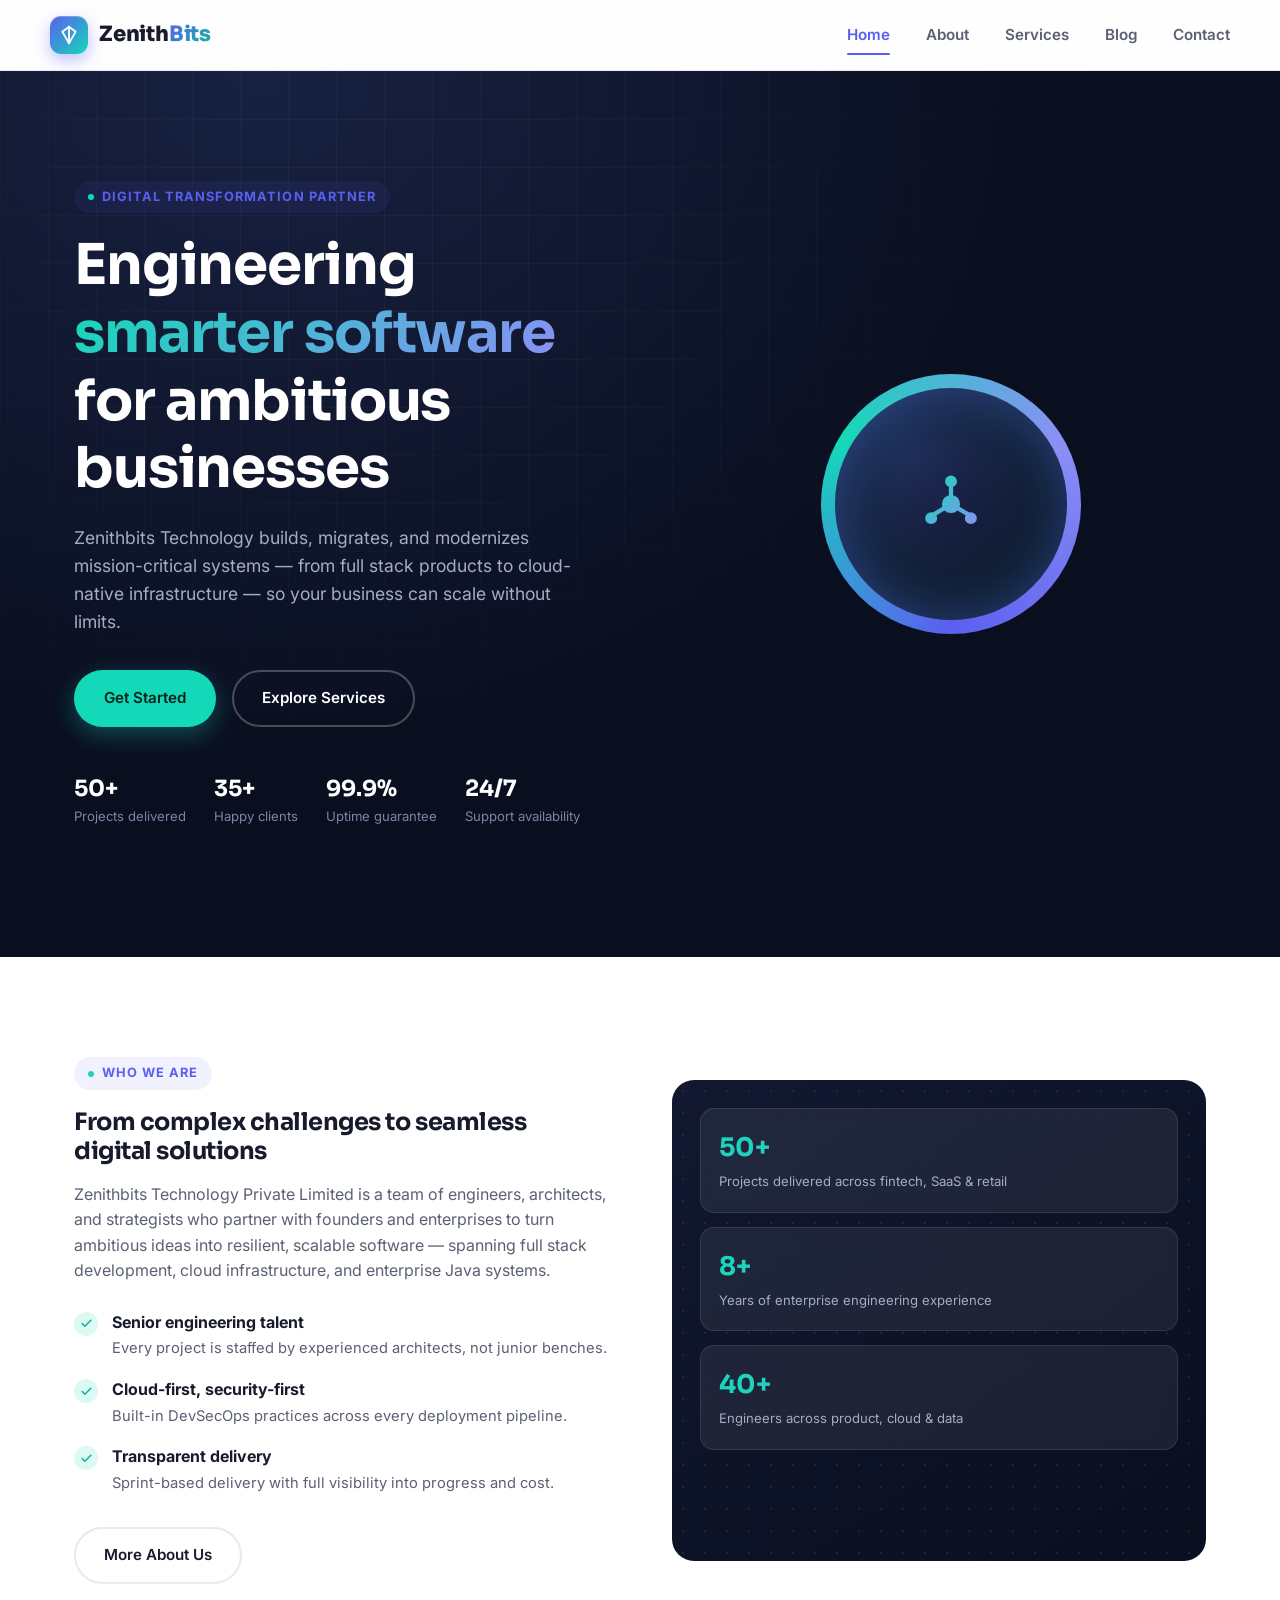
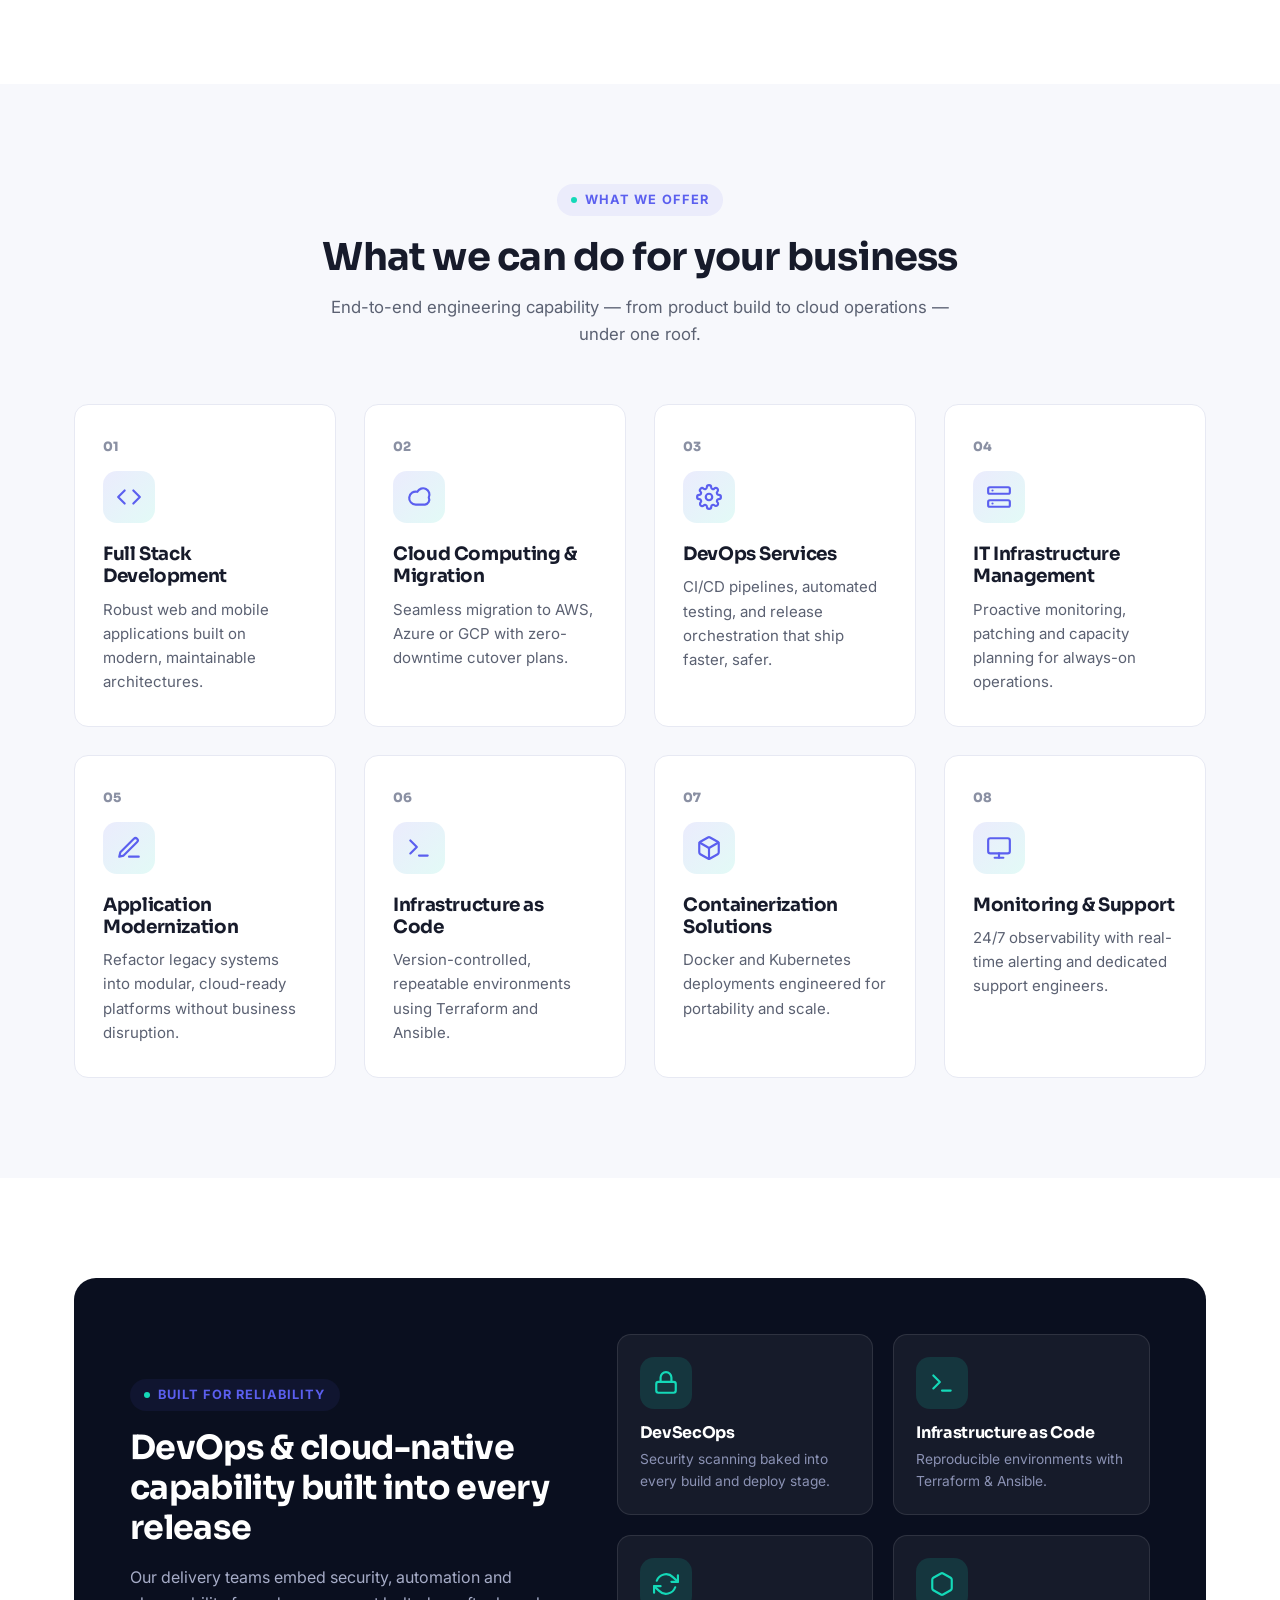
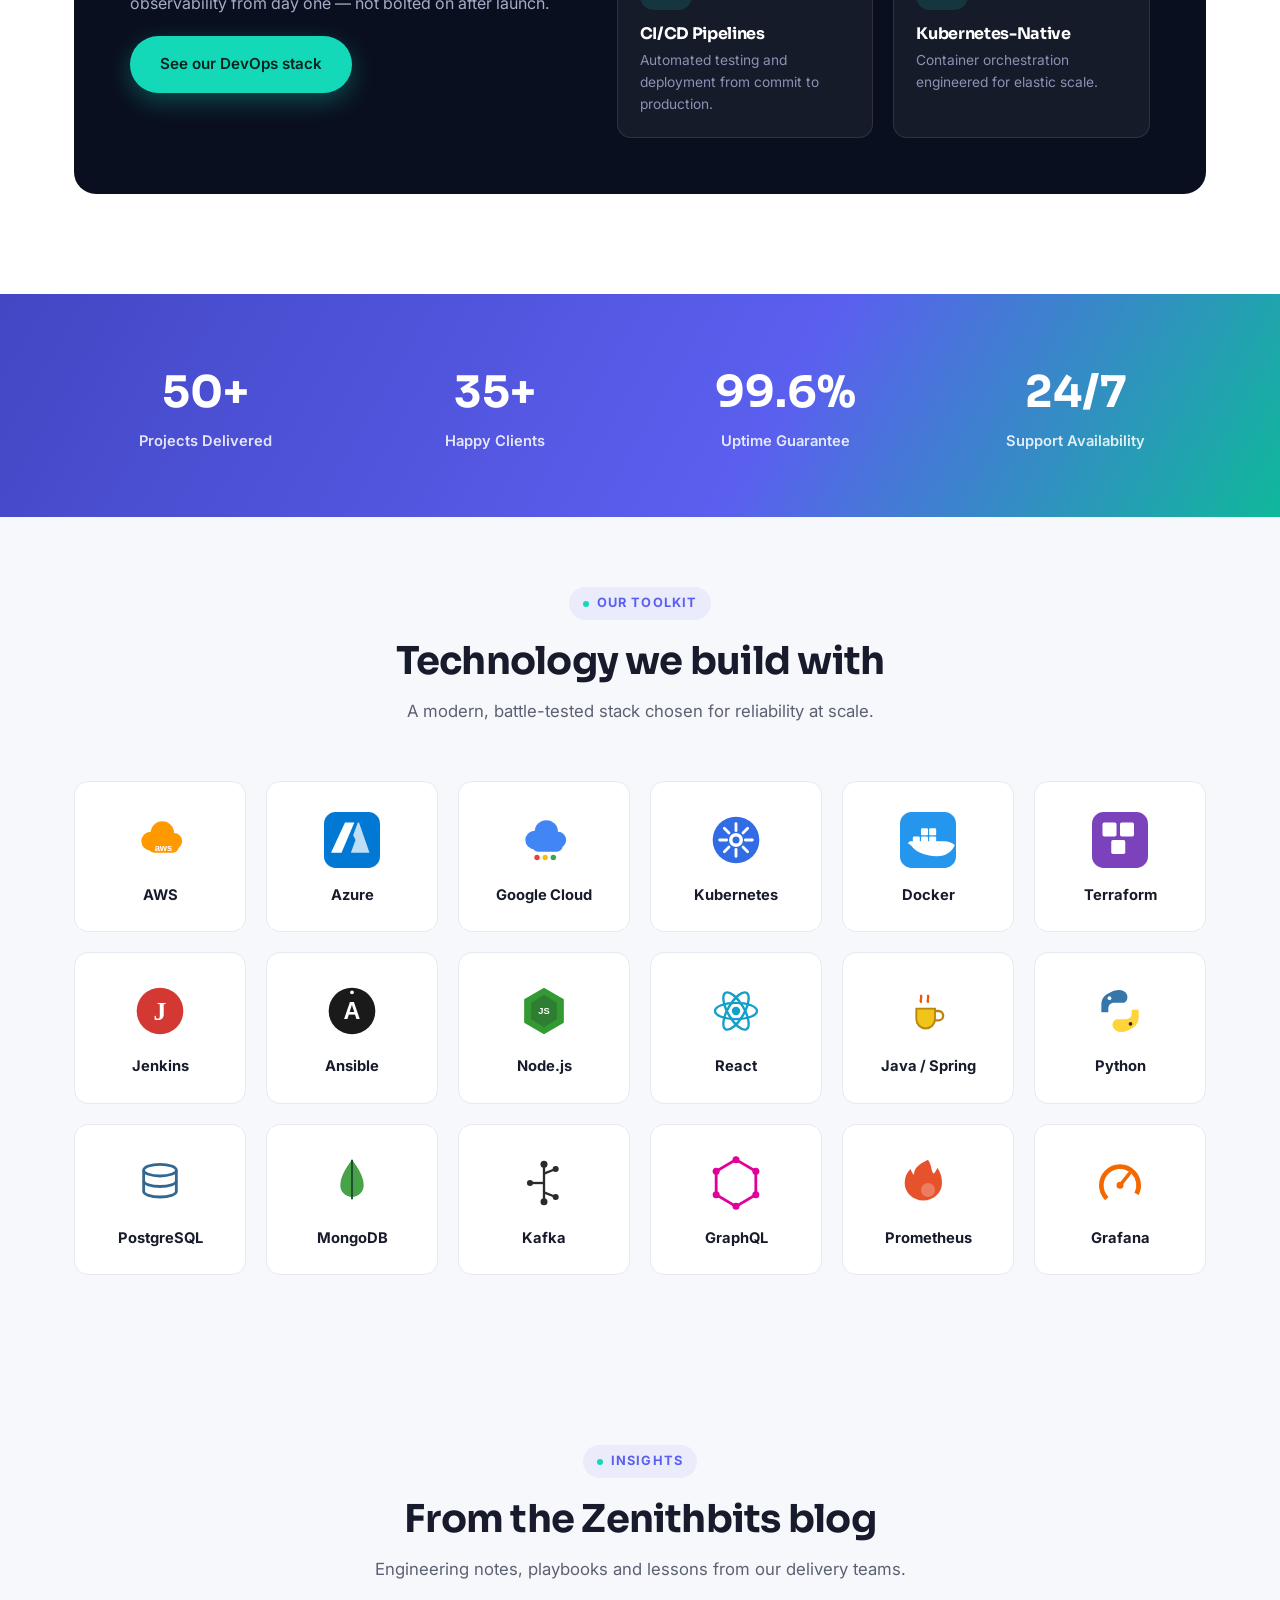
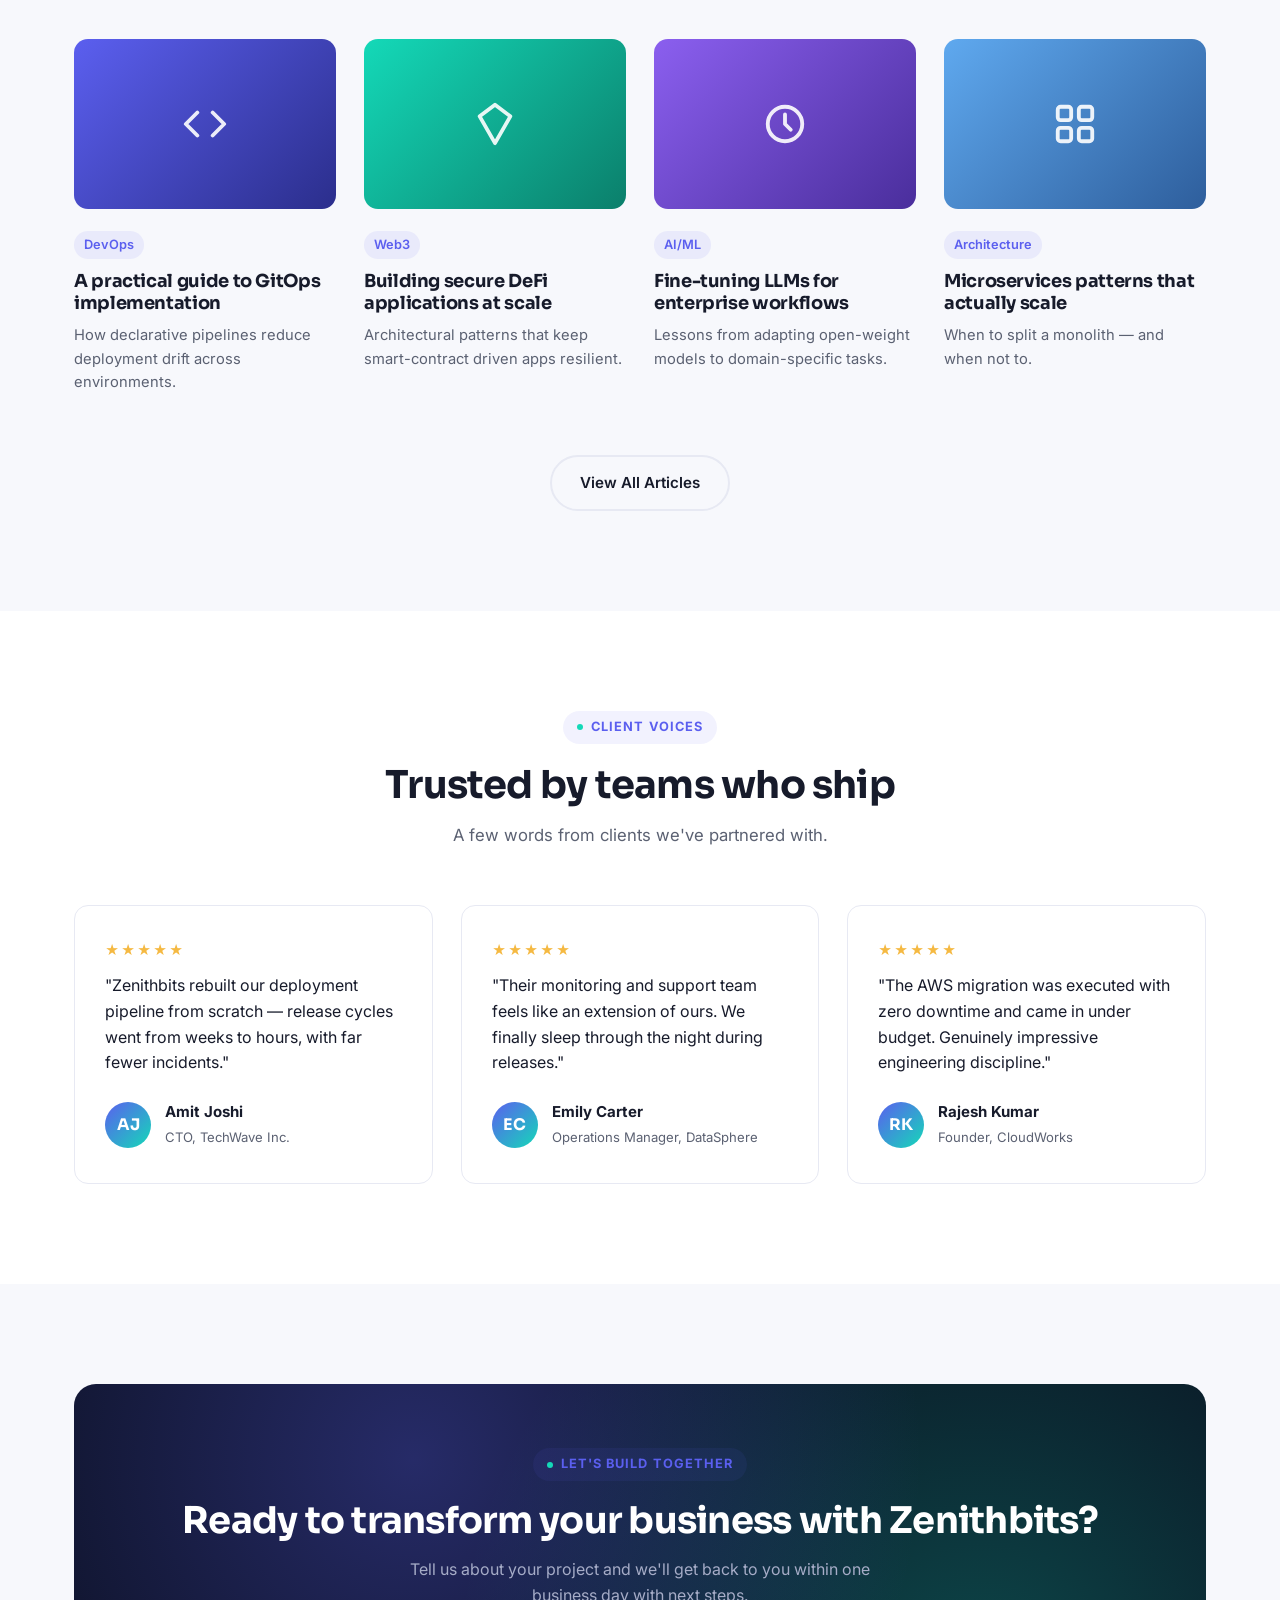
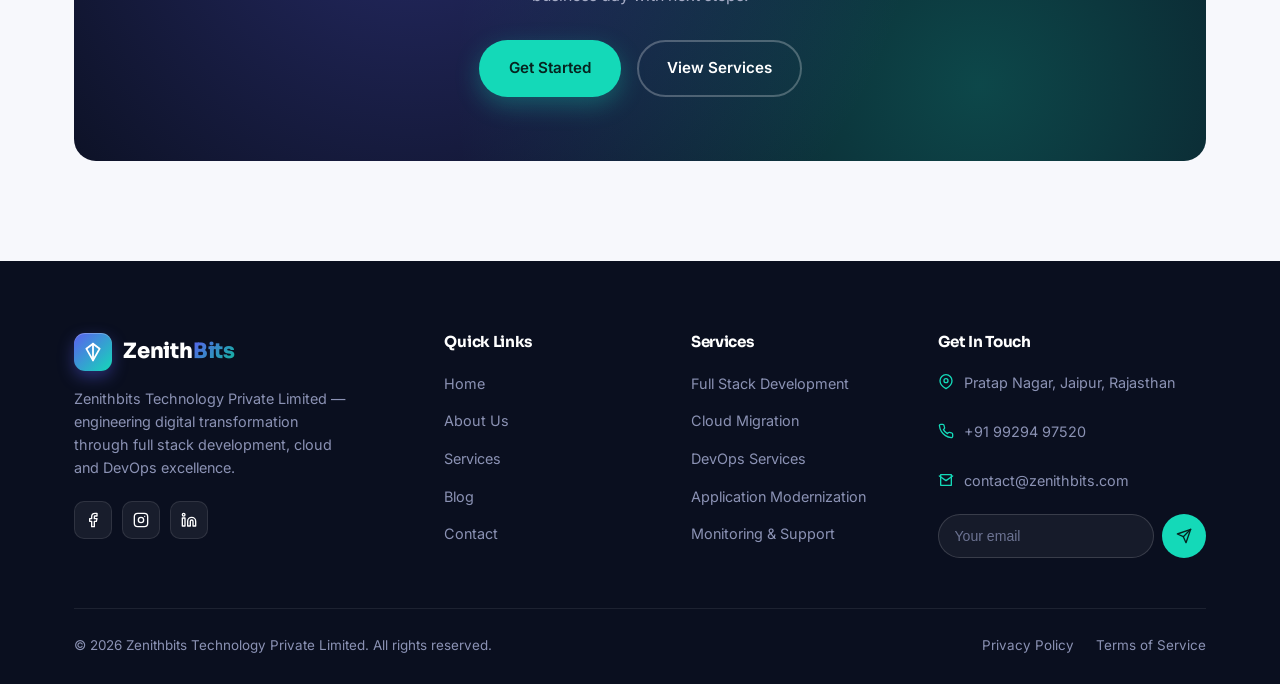
==== index.html @ cf874138 "added" ====
<!DOCTYPE html>
<html lang="en">
<head>
<meta charset="UTF-8">
<meta name="viewport" content="width=device-width, initial-scale=1.0">
<title>Zenithbits Technology | Digital Transformation &amp; IT Solutions</title>
<meta name="description" content="Zenithbits Technology Private Limited delivers full stack development, cloud migration, DevOps, and enterprise IT solutions that help businesses scale with confidence.">
<link rel="preconnect" href="https://fonts.googleapis.com">
<link href="https://fonts.googleapis.com/css2?family=Inter:wght@400;500;600;700&family=Sora:wght@600;700;800&display=swap" rel="stylesheet">
<link rel="stylesheet" href="assets/style.css">
</head>
<body>

<!-- ========== NAVBAR ========== -->
<header class="navbar">
  <div class="container nav-inner">
    <a href="index.html" class="logo">
      <span class="mark">
        <svg viewBox="0 0 24 24" fill="none" stroke="#fff" stroke-width="2.2" stroke-linecap="round" stroke-linejoin="round"><path d="M12 2 L20 8 L12 22 L4 8 Z"/><path d="M12 2 L12 22"/></svg>
      </span>
      <span class="logo-text">Zenith<span class="sub">Bits</span></span>
    </a>
    <nav class="nav-links">
      <a href="index.html" class="active">Home</a>
      <a href="about.html">About</a>
      <a href="services.html">Services</a>
      <a href="blog.html">Blog</a>
      <a href="contact.html">Contact</a>
    </nav>
    <button class="nav-toggle" aria-label="Menu"><span></span><span></span><span></span></button>
  </div>
  <div class="container mobile-menu">
    <a href="index.html" class="active">Home</a>
    <a href="about.html">About</a>
    <a href="services.html">Services</a>
    <a href="blog.html">Blog</a>
    <a href="contact.html">Contact</a>
  </div>
</header>

<!-- ========== HERO ========== -->
<section class="hero">
  <div class="container hero-grid">
    <div class="hero-copy">
      <div class="eyebrow on-dark">Digital Transformation Partner</div>
      <h1>Engineering <span class="grad">smarter software</span> for ambitious businesses</h1>
      <p>Zenithbits Technology builds, migrates, and modernizes mission-critical systems — from full stack products to cloud-native infrastructure — so your business can scale without limits.</p>
      <div class="hero-actions">
        <a href="contact.html" class="btn btn-accent">Get Started</a>
        <a href="services.html" class="btn btn-outline">Explore Services</a>
      </div>
      <div class="hero-trust">
        <div><strong data-count="50" data-suffix="+">0+</strong><span>Projects delivered</span></div>
        <div><strong data-count="35" data-suffix="+">0+</strong><span>Happy clients</span></div>
        <div><strong data-count="99.9" data-suffix="%">0%</strong><span>Uptime guarantee</span></div>
        <div><strong>24/7</strong><span>Support availability</span></div>
      </div>
    </div>
    <div class="hero-art">
      <div class="hero-core">
        <div class="hero-core-icon">
          <svg viewBox="0 0 24 24" fill="none">
            <defs>
              <linearGradient id="heroNodeGrad" x1="2" y1="3" x2="22" y2="21" gradientUnits="userSpaceOnUse">
                <stop offset="0%" stop-color="#14D9B8"/>
                <stop offset="100%" stop-color="#8B8FF5"/>
              </linearGradient>
            </defs>
            <line x1="12" y1="12" x2="12" y2="4.6" stroke="url(#heroNodeGrad)" stroke-width="1.5" stroke-linecap="round"/>
            <line x1="12" y1="12" x2="5.4" y2="16" stroke="url(#heroNodeGrad)" stroke-width="1.5" stroke-linecap="round"/>
            <line x1="12" y1="12" x2="18.6" y2="16" stroke="url(#heroNodeGrad)" stroke-width="1.5" stroke-linecap="round"/>
            <circle cx="12" cy="12" r="3.2" fill="url(#heroNodeGrad)"/>
            <circle cx="12" cy="4" r="2.1" fill="url(#heroNodeGrad)"/>
            <circle cx="5" cy="17" r="2.1" fill="url(#heroNodeGrad)"/>
            <circle cx="19" cy="17" r="2.1" fill="url(#heroNodeGrad)"/>
          </svg>
        </div>
      </div>
    </div>
  </div>
</section>

<!-- ========== ABOUT PREVIEW ========== -->
<section class="section bg-surface">
  <div class="container split">
    <div>
      <div class="eyebrow">Who We Are</div>
      <h2>From complex challenges to seamless digital solutions</h2>
      <p style="color:var(--text-muted); margin-top:16px;">Zenithbits Technology Private Limited is a team of engineers, architects, and strategists who partner with founders and enterprises to turn ambitious ideas into resilient, scalable software — spanning full stack development, cloud infrastructure, and enterprise Java systems.</p>
      <ul class="split-list">
        <li>
          <div class="check"><svg viewBox="0 0 24 24" fill="none" stroke-width="3" stroke-linecap="round" stroke-linejoin="round"><path d="M20 6L9 17l-5-5"/></svg></div>
          <div><strong>Senior engineering talent</strong><p>Every project is staffed by experienced architects, not junior benches.</p></div>
        </li>
        <li>
          <div class="check"><svg viewBox="0 0 24 24" fill="none" stroke-width="3" stroke-linecap="round" stroke-linejoin="round"><path d="M20 6L9 17l-5-5"/></svg></div>
          <div><strong>Cloud-first, security-first</strong><p>Built-in DevSecOps practices across every deployment pipeline.</p></div>
        </li>
        <li>
          <div class="check"><svg viewBox="0 0 24 24" fill="none" stroke-width="3" stroke-linecap="round" stroke-linejoin="round"><path d="M20 6L9 17l-5-5"/></svg></div>
          <div><strong>Transparent delivery</strong><p>Sprint-based delivery with full visibility into progress and cost.</p></div>
        </li>
      </ul>
      <a href="about.html" class="btn btn-outline-dark" style="margin-top:32px;">More About Us</a>
    </div>
    <div class="split-visual">
      <div class="grid-dots"></div>
      <div class="stat-chip"><strong data-count="50" data-suffix="+">0+</strong><span>Projects delivered across fintech, SaaS &amp; retail</span></div>
      <div class="stat-chip"><strong data-count="8" data-suffix="+">0+</strong><span>Years of enterprise engineering experience</span></div>
      <div class="stat-chip"><strong data-count="40" data-suffix="+">0+</strong><span>Engineers across product, cloud &amp; data</span></div>
    </div>
  </div>
</section>

<!-- ========== SERVICES ========== -->
<section class="section bg-soft">
  <div class="container">
    <div class="section-head">
      <div class="eyebrow">What We Offer</div>
      <h2>What we can do for your business</h2>
      <p>End-to-end engineering capability — from product build to cloud operations — under one roof.</p>
    </div>
    <div class="grid grid-4">
      <div class="card">
        <span class="service-num">01</span>
        <div class="icon-tile"><svg viewBox="0 0 24 24" fill="none" stroke-width="2" stroke-linecap="round" stroke-linejoin="round"><polyline points="16 18 22 12 16 6"/><polyline points="8 6 2 12 8 18"/></svg></div>
        <h3>Full Stack Development</h3>
        <p>Robust web and mobile applications built on modern, maintainable architectures.</p>
      </div>
      <div class="card">
        <span class="service-num">02</span>
        <div class="icon-tile"><svg viewBox="0 0 24 24" fill="none" stroke-width="2" stroke-linecap="round" stroke-linejoin="round"><path d="M17.5 19H9a6 6 0 1 1 1.5-11.8A5.5 5.5 0 0 1 21 12.5 4.5 4.5 0 0 1 17.5 19Z"/></svg></div>
        <h3>Cloud Computing &amp; Migration</h3>
        <p>Seamless migration to AWS, Azure or GCP with zero-downtime cutover plans.</p>
      </div>
      <div class="card">
        <span class="service-num">03</span>
        <div class="icon-tile"><svg viewBox="0 0 24 24" fill="none" stroke-width="2" stroke-linecap="round" stroke-linejoin="round"><circle cx="12" cy="12" r="3"/><path d="M19.4 15a1.65 1.65 0 0 0 .33 1.82l.06.06a2 2 0 1 1-2.83 2.83l-.06-.06a1.65 1.65 0 0 0-1.82-.33 1.65 1.65 0 0 0-1 1.51V21a2 2 0 0 1-4 0v-.09A1.65 1.65 0 0 0 9 19.4a1.65 1.65 0 0 0-1.82.33l-.06.06a2 2 0 1 1-2.83-2.83l.06-.06A1.65 1.65 0 0 0 4.6 15a1.65 1.65 0 0 0-1.51-1H3a2 2 0 0 1 0-4h.09A1.65 1.65 0 0 0 4.6 9a1.65 1.65 0 0 0-.33-1.82l-.06-.06a2 2 0 1 1 2.83-2.83l.06.06A1.65 1.65 0 0 0 9 4.6a1.65 1.65 0 0 0 1-1.51V3a2 2 0 0 1 4 0v.09a1.65 1.65 0 0 0 1 1.51 1.65 1.65 0 0 0 1.82-.33l.06-.06a2 2 0 1 1 2.83 2.83l-.06.06A1.65 1.65 0 0 0 19.4 9a1.65 1.65 0 0 0 1.51 1H21a2 2 0 0 1 0 4h-.09a1.65 1.65 0 0 0-1.51 1Z"/></svg></div>
        <h3>DevOps Services</h3>
        <p>CI/CD pipelines, automated testing, and release orchestration that ship faster, safer.</p>
      </div>
      <div class="card">
        <span class="service-num">04</span>
        <div class="icon-tile"><svg viewBox="0 0 24 24" fill="none" stroke-width="2" stroke-linecap="round" stroke-linejoin="round"><rect x="2" y="3" width="20" height="6" rx="1.5"/><rect x="2" y="15" width="20" height="6" rx="1.5"/><line x1="6" y1="6" x2="6.01" y2="6"/><line x1="6" y1="18" x2="6.01" y2="18"/></svg></div>
        <h3>IT Infrastructure Management</h3>
        <p>Proactive monitoring, patching and capacity planning for always-on operations.</p>
      </div>
      <div class="card">
        <span class="service-num">05</span>
        <div class="icon-tile"><svg viewBox="0 0 24 24" fill="none" stroke-width="2" stroke-linecap="round" stroke-linejoin="round"><path d="M12 20h9"/><path d="M16.5 3.5a2.12 2.12 0 0 1 3 3L7 19l-4 1 1-4Z"/></svg></div>
        <h3>Application Modernization</h3>
        <p>Refactor legacy systems into modular, cloud-ready platforms without business disruption.</p>
      </div>
      <div class="card">
        <span class="service-num">06</span>
        <div class="icon-tile"><svg viewBox="0 0 24 24" fill="none" stroke-width="2" stroke-linecap="round" stroke-linejoin="round"><polyline points="4 17 10 11 4 5"/><line x1="12" y1="19" x2="20" y2="19"/></svg></div>
        <h3>Infrastructure as Code</h3>
        <p>Version-controlled, repeatable environments using Terraform and Ansible.</p>
      </div>
      <div class="card">
        <span class="service-num">07</span>
        <div class="icon-tile"><svg viewBox="0 0 24 24" fill="none" stroke-width="2" stroke-linecap="round" stroke-linejoin="round"><path d="M21 16V8a2 2 0 0 0-1-1.73l-7-4a2 2 0 0 0-2 0l-7 4A2 2 0 0 0 3 8v8a2 2 0 0 0 1 1.73l7 4a2 2 0 0 0 2 0l7-4A2 2 0 0 0 21 16Z"/><polyline points="3.27 6.96 12 12.01 20.73 6.96"/><line x1="12" y1="22.08" x2="12" y2="12"/></svg></div>
        <h3>Containerization Solutions</h3>
        <p>Docker and Kubernetes deployments engineered for portability and scale.</p>
      </div>
      <div class="card">
        <span class="service-num">08</span>
        <div class="icon-tile"><svg viewBox="0 0 24 24" fill="none" stroke-width="2" stroke-linecap="round" stroke-linejoin="round"><rect x="2" y="3" width="20" height="14" rx="2"/><line x1="8" y1="21" x2="16" y2="21"/><line x1="12" y1="17" x2="12" y2="21"/></svg></div>
        <h3>Monitoring &amp; Support</h3>
        <p>24/7 observability with real-time alerting and dedicated support engineers.</p>
      </div>
    </div>
  </div>
</section>

<!-- ========== FEATURE STRIP (DevOps highlight) ========== -->
<section class="section bg-surface">
  <div class="container">
    <div class="feature-strip">
      <div>
        <div class="eyebrow on-dark">Built For Reliability</div>
        <h2>DevOps &amp; cloud-native capability built into every release</h2>
        <p>Our delivery teams embed security, automation and observability from day one — not bolted on after launch.</p>
        <a href="services.html" class="btn btn-accent" style="margin-top:10px;">See our DevOps stack</a>
      </div>
      <div class="feature-grid">
        <div class="feature-item">
          <div class="icon-tile"><svg viewBox="0 0 24 24" fill="none" stroke-width="2" stroke-linecap="round" stroke-linejoin="round"><rect x="3" y="11" width="18" height="10" rx="2"/><path d="M7 11V7a5 5 0 0 1 10 0v4"/></svg></div>
          <h4>DevSecOps</h4>
          <p>Security scanning baked into every build and deploy stage.</p>
        </div>
        <div class="feature-item">
          <div class="icon-tile"><svg viewBox="0 0 24 24" fill="none" stroke-width="2" stroke-linecap="round" stroke-linejoin="round"><polyline points="4 17 10 11 4 5"/><line x1="12" y1="19" x2="20" y2="19"/></svg></div>
          <h4>Infrastructure as Code</h4>
          <p>Reproducible environments with Terraform &amp; Ansible.</p>
        </div>
        <div class="feature-item">
          <div class="icon-tile"><svg viewBox="0 0 24 24" fill="none" stroke-width="2" stroke-linecap="round" stroke-linejoin="round"><path d="M23 4v6h-6"/><path d="M1 20v-6h6"/><path d="M3.51 9a9 9 0 0 1 14.85-3.36L23 10M1 14l4.64 4.36A9 9 0 0 0 20.49 15"/></svg></div>
          <h4>CI/CD Pipelines</h4>
          <p>Automated testing and deployment from commit to production.</p>
        </div>
        <div class="feature-item">
          <div class="icon-tile"><svg viewBox="0 0 24 24" fill="none" stroke-width="2" stroke-linecap="round" stroke-linejoin="round"><path d="M21 16V8a2 2 0 0 0-1-1.73l-7-4a2 2 0 0 0-2 0l-7 4A2 2 0 0 0 3 8v8a2 2 0 0 0 1 1.73l7 4a2 2 0 0 0 2 0l7-4A2 2 0 0 0 21 16Z"/></svg></div>
          <h4>Kubernetes-Native</h4>
          <p>Container orchestration engineered for elastic scale.</p>
        </div>
      </div>
    </div>
  </div>
</section>

<!-- ========== STATS BAND ========== -->
<section class="stats-band">
  <div class="container grid grid-4">
    <div class="stat-item"><strong data-count="50" data-suffix="+">0+</strong><span>Projects Delivered</span></div>
    <div class="stat-item"><strong data-count="35" data-suffix="+">0+</strong><span>Happy Clients</span></div>
    <div class="stat-item"><strong data-count="99.9" data-suffix="%">0%</strong><span>Uptime Guarantee</span></div>
    <div class="stat-item"><strong>24/7</strong><span>Support Availability</span></div>
  </div>
</section>

<!-- ========== TECH STACK ========== -->
<section class="tech-strip bg-soft">
  <div class="container">
    <div class="section-head">
      <div class="eyebrow">Our Toolkit</div>
      <h2>Technology we build with</h2>
      <p>A modern, battle-tested stack chosen for reliability at scale.</p>
    </div>
    <div class="tech-grid">
      <div class="tech-card">
        <div class="tech-icon-wrap"><svg viewBox="0 0 48 48"><g fill="#FF9900"><circle cx="16" cy="25" r="8"/><circle cx="26" cy="18" r="10"/><circle cx="36" cy="25" r="7"/><rect x="14" y="25" width="26" height="10" rx="5"/></g><text x="27" y="33" font-family="Arial, sans-serif" font-size="8" font-weight="800" fill="#fff" text-anchor="middle">aws</text></svg></div>
        <span>AWS</span>
      </div>
      <div class="tech-card">
        <div class="tech-icon-wrap"><svg viewBox="0 0 48 48"><rect width="48" height="48" rx="10" fill="#0078D4"/><path d="M18 9h8l-11 26H6l12-26Z" fill="#fff"/><path d="M25 9h5l9 26H23l4-11-2-4 4-11Z" fill="#fff" fill-opacity="0.75"/></svg></div>
        <span>Azure</span>
      </div>
      <div class="tech-card">
        <div class="tech-icon-wrap"><svg viewBox="0 0 48 48"><g fill="#4285F4"><circle cx="16" cy="24" r="8"/><circle cx="26" cy="17" r="10"/><circle cx="36" cy="24" r="7"/><rect x="14" y="24" width="26" height="10" rx="5"/></g><circle cx="18" cy="39" r="2.3" fill="#EA4335"/><circle cx="25" cy="39" r="2.3" fill="#FBBC05"/><circle cx="32" cy="39" r="2.3" fill="#34A853"/></svg></div>
        <span>Google Cloud</span>
      </div>
      <div class="tech-card">
        <div class="tech-icon-wrap"><svg viewBox="0 0 48 48"><circle cx="24" cy="24" r="20" fill="#326CE5"/><g stroke="#fff" stroke-width="2.4" stroke-linecap="round"><line x1="24" y1="10" x2="24" y2="16"/><line x1="24" y1="32" x2="24" y2="38"/><line x1="10" y1="24" x2="16" y2="24"/><line x1="32" y1="24" x2="38" y2="24"/><line x1="14" y1="14" x2="18" y2="18"/><line x1="30" y1="30" x2="34" y2="34"/><line x1="34" y1="14" x2="30" y2="18"/><line x1="18" y1="30" x2="14" y2="34"/></g><circle cx="24" cy="24" r="6" fill="#fff"/><circle cx="24" cy="24" r="3" fill="#326CE5"/></svg></div>
        <span>Kubernetes</span>
      </div>
      <div class="tech-card">
        <div class="tech-icon-wrap"><svg viewBox="0 0 48 48"><rect width="48" height="48" rx="10" fill="#2496ED"/><g fill="#fff"><rect x="11" y="21" width="6" height="6" rx="1"/><rect x="18" y="21" width="6" height="6" rx="1"/><rect x="25" y="21" width="6" height="6" rx="1"/><rect x="18" y="14" width="6" height="6" rx="1"/><rect x="25" y="14" width="6" height="6" rx="1"/><path d="M7 27c0-1.1.9-2 2-2h29c3.3 0 6.6 1.1 9 3.3-2.2 5.5-7.7 9.7-15.3 9.7-11 0-18.7-4.4-22-9-1-1.4-2-1.4-2.7-2Z"/></g></svg></div>
        <span>Docker</span>
      </div>
      <div class="tech-card">
        <div class="tech-icon-wrap"><svg viewBox="0 0 48 48"><rect width="48" height="48" rx="10" fill="#7B42BC"/><g fill="#fff"><rect x="9" y="9" width="12" height="12" rx="1.5"/><rect x="24" y="9" width="12" height="12" rx="1.5"/><rect x="16.5" y="24" width="12" height="12" rx="1.5"/></g></svg></div>
        <span>Terraform</span>
      </div>
      <div class="tech-card">
        <div class="tech-icon-wrap"><svg viewBox="0 0 48 48"><circle cx="24" cy="24" r="20" fill="#D33833"/><text x="24" y="32" font-family="Georgia, serif" font-size="22" font-weight="700" fill="#fff" text-anchor="middle">J</text></svg></div>
        <span>Jenkins</span>
      </div>
      <div class="tech-card">
        <div class="tech-icon-wrap"><svg viewBox="0 0 48 48"><circle cx="24" cy="24" r="20" fill="#1A1A1A"/><text x="24" y="31" font-family="Arial, sans-serif" font-size="20" font-weight="800" fill="#fff" text-anchor="middle">A</text><circle cx="24" cy="8" r="1.6" fill="#fff"/></svg></div>
        <span>Ansible</span>
      </div>
      <div class="tech-card">
        <div class="tech-icon-wrap"><svg viewBox="0 0 48 48"><polygon points="24,4 41,14 41,34 24,44 7,34 7,14" fill="#339933"/><polygon points="24,10 35,17 35,31 24,38 13,31 13,17" fill="#2E7D32"/><text x="24" y="27" font-family="Arial, sans-serif" font-size="8" font-weight="800" fill="#fff" text-anchor="middle">JS</text></svg></div>
        <span>Node.js</span>
      </div>
      <div class="tech-card">
        <div class="tech-icon-wrap"><svg viewBox="0 0 48 48"><g fill="none" stroke="#149ECA" stroke-width="2"><ellipse cx="24" cy="24" rx="18" ry="7"/><ellipse cx="24" cy="24" rx="18" ry="7" transform="rotate(60 24 24)"/><ellipse cx="24" cy="24" rx="18" ry="7" transform="rotate(120 24 24)"/></g><circle cx="24" cy="24" r="3.6" fill="#149ECA"/></svg></div>
        <span>React</span>
      </div>
      <div class="tech-card">
        <div class="tech-icon-wrap"><svg viewBox="0 0 48 48"><path d="M14 22h16v9a8 8 0 0 1-16 0v-9Z" fill="#F0C419" stroke="#B9860A" stroke-width="1.6"/><path d="M30 24h3a4 4 0 0 1 0 8h-3" fill="none" stroke="#B9860A" stroke-width="2"/><g stroke="#E8590C" stroke-width="2" stroke-linecap="round" fill="none"><path d="M18 16c-1-2 1-3 0-5"/><path d="M24 16c-1-2 1-3 0-5"/></g></svg></div>
        <span>Java / Spring</span>
      </div>
      <div class="tech-card">
        <div class="tech-icon-wrap"><svg viewBox="0 0 48 48"><path d="M16 8c5-3 12-3 14 2 1 3 0 6-3 7h-8c-3 0-5 2-5 5v3H8v-6c0-6 3-9 8-11Z" fill="#3776AB"/><path d="M32 40c-5 3-12 3-14-2-1-3 0-6 3-7h8c3 0 5-2 5-5v-3h6v6c0 6-3 9-8 11Z" fill="#FFD43B"/><circle cx="15" cy="13" r="1.6" fill="#fff"/><circle cx="33" cy="35" r="1.6" fill="#2b2b2b"/></svg></div>
        <span>Python</span>
      </div>
      <div class="tech-card">
        <div class="tech-icon-wrap"><svg viewBox="0 0 48 48"><g fill="none" stroke="#336791" stroke-width="2.4"><ellipse cx="24" cy="13" rx="14" ry="5"/><path d="M10 13v18c0 2.8 6.3 5 14 5s14-2.2 14-5V13"/><path d="M10 22c0 2.8 6.3 5 14 5s14-2.2 14-5"/></g></svg></div>
        <span>PostgreSQL</span>
      </div>
      <div class="tech-card">
        <div class="tech-icon-wrap"><svg viewBox="0 0 48 48"><path d="M24 4c6 8 10 15 10 22a10 10 0 0 1-20 0c0-7 4-14 10-22Z" fill="#47A248"/><path d="M24 4v34" stroke="#1B4B2E" stroke-width="1.6"/></svg></div>
        <span>MongoDB</span>
      </div>
      <div class="tech-card">
        <div class="tech-icon-wrap"><svg viewBox="0 0 48 48"><g stroke="#2B2B2B" stroke-width="2"><line x1="24" y1="8" x2="24" y2="40"/><line x1="24" y1="16" x2="34" y2="12"/><line x1="24" y1="24" x2="12" y2="24"/><line x1="24" y1="32" x2="34" y2="36"/></g><g fill="#2B2B2B"><circle cx="24" cy="8" r="3"/><circle cx="24" cy="40" r="3"/><circle cx="34" cy="12" r="2.6"/><circle cx="12" cy="24" r="2.6"/><circle cx="34" cy="36" r="2.6"/></g></svg></div>
        <span>Kafka</span>
      </div>
      <div class="tech-card">
        <div class="tech-icon-wrap"><svg viewBox="0 0 48 48"><polygon points="24,4 41,14 41,34 24,44 7,34 7,14" fill="none" stroke="#E10098" stroke-width="2.4"/><g fill="#E10098"><circle cx="24" cy="4" r="3"/><circle cx="41" cy="14" r="3"/><circle cx="41" cy="34" r="3"/><circle cx="24" cy="44" r="3"/><circle cx="7" cy="34" r="3"/><circle cx="7" cy="14" r="3"/></g></svg></div>
        <span>GraphQL</span>
      </div>
      <div class="tech-card">
        <div class="tech-icon-wrap"><svg viewBox="0 0 48 48"><path d="M24 4c4 6 2 9 5 12 2-2 3-5 3-5 3 4 4 9 4 13 0 8-7 15-16 15S4 32 4 24c0-5 2-9 5-12 0 0 1 3 3 5 0-6 4-9 12-13Z" fill="#E6522C"/><circle cx="24" cy="30" r="6" fill="#fff" opacity="0.25"/></svg></div>
        <span>Prometheus</span>
      </div>
      <div class="tech-card">
        <div class="tech-icon-wrap"><svg viewBox="0 0 48 48"><circle cx="24" cy="26" r="16" fill="none" stroke="#F46800" stroke-width="4" stroke-dasharray="70 100" transform="rotate(135 24 26)"/><line x1="24" y1="26" x2="32" y2="16" stroke="#F46800" stroke-width="3" stroke-linecap="round"/><circle cx="24" cy="26" r="3" fill="#F46800"/></svg></div>
        <span>Grafana</span>
      </div>
    </div>
  </div>
</section>

<!-- ========== BLOG PREVIEW ========== -->
<section class="section bg-soft">
  <div class="container">
    <div class="section-head">
      <div class="eyebrow">Insights</div>
      <h2>From the Zenithbits blog</h2>
      <p>Engineering notes, playbooks and lessons from our delivery teams.</p>
    </div>
    <div class="grid grid-4">
      <article class="blog-card">
        <div class="blog-thumb t1"><svg viewBox="0 0 24 24" fill="none" stroke-width="2" stroke-linecap="round" stroke-linejoin="round"><polyline points="16 18 22 12 16 6"/><polyline points="8 6 2 12 8 18"/></svg></div>
        <div class="blog-meta"><span class="tag">DevOps</span></div>
        <h3>A practical guide to GitOps implementation</h3>
        <p>How declarative pipelines reduce deployment drift across environments.</p>
      </article>
      <article class="blog-card">
        <div class="blog-thumb t2"><svg viewBox="0 0 24 24" fill="none" stroke-width="2" stroke-linecap="round" stroke-linejoin="round"><path d="M12 2 L20 8 L12 22 L4 8 Z"/></svg></div>
        <div class="blog-meta"><span class="tag">Web3</span></div>
        <h3>Building secure DeFi applications at scale</h3>
        <p>Architectural patterns that keep smart-contract driven apps resilient.</p>
      </article>
      <article class="blog-card">
        <div class="blog-thumb t3"><svg viewBox="0 0 24 24" fill="none" stroke-width="2" stroke-linecap="round" stroke-linejoin="round"><circle cx="12" cy="12" r="9"/><path d="M12 7v5l3 3"/></svg></div>
        <div class="blog-meta"><span class="tag">AI/ML</span></div>
        <h3>Fine-tuning LLMs for enterprise workflows</h3>
        <p>Lessons from adapting open-weight models to domain-specific tasks.</p>
      </article>
      <article class="blog-card">
        <div class="blog-thumb t4"><svg viewBox="0 0 24 24" fill="none" stroke-width="2" stroke-linecap="round" stroke-linejoin="round"><rect x="3" y="3" width="7" height="7" rx="1.5"/><rect x="14" y="3" width="7" height="7" rx="1.5"/><rect x="3" y="14" width="7" height="7" rx="1.5"/><rect x="14" y="14" width="7" height="7" rx="1.5"/></svg></div>
        <div class="blog-meta"><span class="tag">Architecture</span></div>
        <h3>Microservices patterns that actually scale</h3>
        <p>When to split a monolith — and when not to.</p>
      </article>
    </div>
    <div class="text-center" style="margin-top:44px;"><a href="blog.html" class="btn btn-outline-dark">View All Articles</a></div>
  </div>
</section>

<!-- ========== TESTIMONIALS ========== -->
<section class="section bg-surface">
  <div class="container">
    <div class="section-head">
      <div class="eyebrow">Client Voices</div>
      <h2>Trusted by teams who ship</h2>
      <p>A few words from clients we've partnered with.</p>
    </div>
    <div class="grid grid-3">
      <div class="testi-card">
        <div class="stars">★★★★★</div>
        <p class="quote">"Zenithbits rebuilt our deployment pipeline from scratch — release cycles went from weeks to hours, with far fewer incidents."</p>
        <div class="testi-person">
          <div class="testi-avatar">AJ</div>
          <div><strong>Amit Joshi</strong><span>CTO, TechWave Inc.</span></div>
        </div>
      </div>
      <div class="testi-card">
        <div class="stars">★★★★★</div>
        <p class="quote">"Their monitoring and support team feels like an extension of ours. We finally sleep through the night during releases."</p>
        <div class="testi-person">
          <div class="testi-avatar">EC</div>
          <div><strong>Emily Carter</strong><span>Operations Manager, DataSphere</span></div>
        </div>
      </div>
      <div class="testi-card">
        <div class="stars">★★★★★</div>
        <p class="quote">"The AWS migration was executed with zero downtime and came in under budget. Genuinely impressive engineering discipline."</p>
        <div class="testi-person">
          <div class="testi-avatar">RK</div>
          <div><strong>Rajesh Kumar</strong><span>Founder, CloudWorks</span></div>
        </div>
      </div>
    </div>
  </div>
</section>

<!-- ========== CTA BANNER ========== -->
<section class="section bg-soft">
  <div class="container">
    <div class="cta-banner">
      <div class="eyebrow on-dark">Let's Build Together</div>
      <h2>Ready to transform your business with Zenithbits?</h2>
      <p>Tell us about your project and we'll get back to you within one business day with next steps.</p>
      <div class="cta-actions">
        <a href="contact.html" class="btn btn-accent">Get Started</a>
        <a href="services.html" class="btn btn-outline">View Services</a>
      </div>
    </div>
  </div>
</section>

<!-- ========== FOOTER ========== -->
<footer>
  <div class="container">
    <div class="footer-grid">
      <div>
        <a href="index.html" class="logo">
          <span class="mark"><svg viewBox="0 0 24 24" fill="none" stroke="#fff" stroke-width="2.2" stroke-linecap="round" stroke-linejoin="round"><path d="M12 2 L20 8 L12 22 L4 8 Z"/><path d="M12 2 L12 22"/></svg></span>
          <span class="logo-text">Zenith<span class="sub">Bits</span></span>
        </a>
        <p>Zenithbits Technology Private Limited — engineering digital transformation through full stack development, cloud and DevOps excellence.</p>
        <div class="social-row">
          <a href="#" aria-label="Facebook"><svg viewBox="0 0 24 24" fill="none" stroke-width="2" stroke-linecap="round" stroke-linejoin="round"><path d="M18 2h-3a5 5 0 0 0-5 5v3H7v4h3v8h4v-8h3l1-4h-4V7a1 1 0 0 1 1-1h3Z"/></svg></a>
          <a href="#" aria-label="Instagram"><svg viewBox="0 0 24 24" fill="none" stroke-width="2" stroke-linecap="round" stroke-linejoin="round"><rect x="2" y="2" width="20" height="20" rx="5"/><circle cx="12" cy="12" r="4"/><line x1="17.5" y1="6.5" x2="17.5" y2="6.5"/></svg></a>
          <a href="#" aria-label="LinkedIn"><svg viewBox="0 0 24 24" fill="none" stroke-width="2" stroke-linecap="round" stroke-linejoin="round"><path d="M16 8a6 6 0 0 1 6 6v7h-4v-7a2 2 0 0 0-2-2 2 2 0 0 0-2 2v7h-4v-7a6 6 0 0 1 6-6Z"/><rect x="2" y="9" width="4" height="12"/><circle cx="4" cy="4" r="2"/></svg></a>
        </div>
      </div>
      <div class="footer-col">
        <h4>Quick Links</h4>
        <ul>
          <li><a href="index.html">Home</a></li>
          <li><a href="about.html">About Us</a></li>
          <li><a href="services.html">Services</a></li>
          <li><a href="blog.html">Blog</a></li>
          <li><a href="contact.html">Contact</a></li>
        </ul>
      </div>
      <div class="footer-col">
        <h4>Services</h4>
        <ul>
          <li><a href="services.html">Full Stack Development</a></li>
          <li><a href="services.html">Cloud Migration</a></li>
          <li><a href="services.html">DevOps Services</a></li>
          <li><a href="services.html">Application Modernization</a></li>
          <li><a href="services.html">Monitoring &amp; Support</a></li>
        </ul>
      </div>
      <div class="footer-col">
        <h4>Get In Touch</h4>
        <ul class="footer-contact">
          <li><svg viewBox="0 0 24 24" fill="none" stroke-width="2" stroke-linecap="round" stroke-linejoin="round"><path d="M21 10c0 7-9 12-9 12S3 17 3 10a9 9 0 0 1 18 0Z"/><circle cx="12" cy="10" r="3"/></svg><span>Pratap Nagar, Jaipur, Rajasthan</span></li>
          <li><svg viewBox="0 0 24 24" fill="none" stroke-width="2" stroke-linecap="round" stroke-linejoin="round"><path d="M22 16.92v3a2 2 0 0 1-2.18 2 19.79 19.79 0 0 1-8.63-3.07 19.5 19.5 0 0 1-6-6 19.79 19.79 0 0 1-3.07-8.67A2 2 0 0 1 4.11 2h3a2 2 0 0 1 2 1.72c.13.96.36 1.9.68 2.81a2 2 0 0 1-.45 2.11L8.09 9.91a16 16 0 0 0 6 6l1.27-1.27a2 2 0 0 1 2.11-.45c.91.32 1.85.55 2.81.68A2 2 0 0 1 22 16.92Z"/></svg><span>+91 99294 97520</span></li>
          <li><svg viewBox="0 0 24 24" fill="none" stroke-width="2" stroke-linecap="round" stroke-linejoin="round"><path d="M4 4h16v16H4Z"/><path d="m22 6-10 7L2 6"/></svg><span>contact@zenithbits.com</span></li>
        </ul>
        <form class="newsletter">
          <input type="email" placeholder="Your email" required>
          <button type="submit" aria-label="Subscribe"><svg viewBox="0 0 24 24" fill="none" stroke="#06231F" stroke-width="2" stroke-linecap="round" stroke-linejoin="round"><line x1="22" y1="2" x2="11" y2="13"/><polygon points="22 2 15 22 11 13 2 9 22 2"/></svg></button>
        </form>
      </div>
    </div>
    <div class="footer-bottom">
      <span>© 2026 Zenithbits Technology Private Limited. All rights reserved.</span>
      <div class="footer-legal">
        <a href="#">Privacy Policy</a>
        <a href="#">Terms of Service</a>
      </div>
    </div>
  </div>
</footer>

<script src="assets/script.js"></script>
</body>
</html>
---- assets/style.css ----
/* ============================================================
   Zenithbits Technology — Shared Stylesheet
   ============================================================ */

:root {
  /* Brand palette */
  --dark: #0A0F1F;
  --dark-2: #111830;
  --dark-3: #1A2340;
  --primary: #5B5FEF;
  --primary-dark: #4347C4;
  --primary-light: #8B8FF5;
  --accent: #14D9B8;
  --accent-dark: #0FB89B;
  --bg: #F7F8FC;
  --surface: #FFFFFF;
  --text: #171B2B;
  --text-muted: #5B6172;
  --text-soft: #8A90A3;
  --border: #E7E9F3;
  --border-dark: #262F4D;

  --radius-sm: 8px;
  --radius-md: 14px;
  --radius-lg: 22px;
  --shadow-sm: 0 2px 8px rgba(20, 24, 55, 0.06);
  --shadow-md: 0 12px 32px rgba(20, 24, 55, 0.10);
  --shadow-lg: 0 24px 60px rgba(10, 15, 31, 0.18);
  --container: 1180px;
}

* { box-sizing: border-box; margin: 0; padding: 0; }

html { scroll-behavior: smooth; }

body {
  font-family: 'Inter', -apple-system, BlinkMacSystemFont, 'Segoe UI', sans-serif;
  color: var(--text);
  background: var(--bg);
  line-height: 1.6;
  -webkit-font-smoothing: antialiased;
  overflow-x: hidden;
}

h1, h2, h3, h4, h5 {
  font-family: 'Sora', 'Inter', sans-serif;
  font-weight: 700;
  line-height: 1.2;
  color: var(--text);
  letter-spacing: -0.02em;
}

a { color: inherit; text-decoration: none; }
img { max-width: 100%; display: block; }
ul { list-style: none; }
button { font-family: inherit; cursor: pointer; }

.container {
  width: 100%;
  max-width: var(--container);
  margin: 0 auto;
  padding: 0 24px;
}

.eyebrow {
  display: inline-flex;
  align-items: center;
  gap: 8px;
  font-size: 0.8rem;
  font-weight: 700;
  letter-spacing: 0.08em;
  text-transform: uppercase;
  color: var(--primary);
  background: rgba(91, 95, 239, 0.08);
  padding: 6px 14px;
  border-radius: 100px;
  margin-bottom: 18px;
}
.eyebrow::before {
  content: "";
  width: 6px; height: 6px;
  border-radius: 50%;
  background: var(--accent);
}
.on-dark .eyebrow {
  background: rgba(20, 217, 184, 0.12);
  color: var(--accent);
}

.section { padding: 100px 0; }
.section-sm { padding: 60px 0; }
.section-head {
  max-width: 640px;
  margin: 0 auto 56px;
  text-align: center;
}
.section-head h2 { font-size: clamp(1.7rem, 3vw, 2.5rem); margin-bottom: 14px; }
.section-head p { color: var(--text-muted); font-size: 1.05rem; }
.section-head.left { margin: 0 0 48px; text-align: left; }

.bg-dark {
  background: var(--dark);
  color: #C7CBE3;
}
.bg-dark h1, .bg-dark h2, .bg-dark h3, .bg-dark h4 { color: #fff; }
.bg-surface { background: var(--surface); }
.bg-soft { background: var(--bg); }

/* ---------- Buttons ---------- */
.btn {
  display: inline-flex;
  align-items: center;
  justify-content: center;
  gap: 8px;
  padding: 14px 28px;
  border-radius: 100px;
  font-weight: 600;
  font-size: 0.95rem;
  border: 2px solid transparent;
  transition: all 0.25s ease;
  white-space: nowrap;
}
.btn-primary {
  background: linear-gradient(135deg, var(--primary), var(--primary-dark));
  color: #fff;
  box-shadow: 0 8px 24px rgba(91, 95, 239, 0.35);
}
.btn-primary:hover { transform: translateY(-2px); box-shadow: 0 12px 30px rgba(91, 95, 239, 0.45); }
.btn-accent {
  background: var(--accent);
  color: #06231F;
  box-shadow: 0 8px 24px rgba(20, 217, 184, 0.3);
}
.btn-accent:hover { transform: translateY(-2px); background: var(--accent-dark); }
.btn-outline {
  background: transparent;
  border-color: rgba(255,255,255,0.25);
  color: #fff;
}
.btn-outline:hover { border-color: #fff; background: rgba(255,255,255,0.08); }
.btn-outline-dark {
  background: transparent;
  border-color: var(--border);
  color: var(--text);
}
.btn-outline-dark:hover { border-color: var(--primary); color: var(--primary); }
.btn-sm { padding: 10px 20px; font-size: 0.88rem; }
.btn-block { width: 100%; }

/* ---------- Navbar ---------- */
.navbar {
  position: sticky;
  top: 0;
  z-index: 200;
  background: rgba(255,255,255,0.85);
  backdrop-filter: blur(12px);
  border-bottom: 1px solid var(--border);
}
.nav-inner {
  display: flex;
  align-items: center;
  justify-content: space-between;
  padding: 16px 0;
}
.logo {
  display: flex;
  align-items: center;
  gap: 11px;
  font-family: 'Sora', sans-serif;
  font-weight: 800;
  font-size: 1.32rem;
  letter-spacing: -0.01em;
  color: var(--text);
}
.logo .logo-text { white-space: nowrap; }
.logo .mark {
  width: 38px; height: 38px;
  border-radius: 11px;
  background: linear-gradient(135deg, var(--primary), var(--accent));
  display: flex; align-items: center; justify-content: center;
  flex-shrink: 0;
  box-shadow: 0 6px 16px rgba(91,95,239,0.4), inset 0 1px 0 rgba(255,255,255,0.25);
  transition: transform 0.3s ease, box-shadow 0.3s ease;
}
.logo:hover .mark { transform: rotate(-8deg) scale(1.06); box-shadow: 0 8px 20px rgba(91,95,239,0.5), inset 0 1px 0 rgba(255,255,255,0.3); }
.logo .mark svg { width: 20px; height: 20px; }
.logo span.sub {
  background: linear-gradient(135deg, var(--primary), var(--accent-dark));
  -webkit-background-clip: text;
  background-clip: text;
  color: transparent;
}

.nav-links {
  display: flex;
  align-items: center;
  gap: 36px;
}
.nav-links a {
  font-weight: 600;
  font-size: 0.95rem;
  color: var(--text-muted);
  position: relative;
  padding: 4px 0;
  transition: color 0.2s ease;
}
.nav-links a:hover, .nav-links a.active { color: var(--primary); }
.nav-links a.active::after {
  content: "";
  position: absolute;
  left: 0; right: 0; bottom: -4px;
  height: 2px;
  background: var(--primary);
  border-radius: 2px;
}
.nav-cta { display: flex; align-items: center; gap: 18px; }
.nav-toggle {
  display: none;
  flex-direction: column;
  gap: 5px;
  background: none;
  border: none;
  padding: 6px;
}
.nav-toggle span {
  width: 24px; height: 2px;
  background: var(--text);
  border-radius: 2px;
  transition: all 0.25s ease;
}
.mobile-menu {
  display: none;
  flex-direction: column;
  gap: 4px;
  padding: 10px 0 20px;
  border-top: 1px solid var(--border);
}
.mobile-menu.open { display: flex; }
.mobile-menu a {
  padding: 12px 4px;
  font-weight: 600;
  color: var(--text-muted);
  border-bottom: 1px solid var(--border);
}
.mobile-menu a.active { color: var(--primary); }

/* ---------- Hero ---------- */
.hero {
  position: relative;
  padding: 110px 0 130px;
  overflow: hidden;
  background: radial-gradient(ellipse at 20% 0%, #182142 0%, var(--dark) 55%);
}
.hero::before {
  content: "";
  position: absolute;
  inset: 0;
  background-image:
    linear-gradient(rgba(255,255,255,0.035) 1px, transparent 1px),
    linear-gradient(90deg, rgba(255,255,255,0.035) 1px, transparent 1px);
  background-size: 48px 48px;
  mask-image: radial-gradient(ellipse at 30% 20%, black, transparent 70%);
  pointer-events: none;
}
.hero-grid {
  position: relative;
  display: grid;
  grid-template-columns: 1.05fr 0.95fr;
  gap: 60px;
  align-items: center;
}
.hero-copy h1 {
  font-size: clamp(2.2rem, 4.4vw, 3.6rem);
  color: #fff;
  margin-bottom: 22px;
}
.hero-copy h1 .grad {
  background: linear-gradient(135deg, var(--accent), var(--primary-light));
  -webkit-background-clip: text;
  background-clip: text;
  color: transparent;
}
.hero-copy p {
  font-size: 1.1rem;
  color: #A6ACC7;
  max-width: 520px;
  margin-bottom: 34px;
}
.hero-actions { display: flex; gap: 16px; flex-wrap: wrap; margin-bottom: 44px; }
.hero-trust { display: flex; gap: 28px; flex-wrap: wrap; }
.hero-trust div { display: flex; flex-direction: column; }
.hero-trust strong { color: #fff; font-size: 1.4rem; font-family: 'Sora', sans-serif; }
.hero-trust span { color: #7D84A4; font-size: 0.82rem; }

.hero-art {
  position: relative;
  height: 420px;
}
.orbit-card {
  position: absolute;
  background: rgba(255,255,255,0.06);
  border: 1px solid rgba(255,255,255,0.12);
  backdrop-filter: blur(10px);
  border-radius: var(--radius-md);
  padding: 18px 20px;
  color: #fff;
  box-shadow: var(--shadow-lg);
}
.hero-core {
  position: absolute;
  top: 50%; left: 50%;
  transform: translate(-50%, -50%);
  width: 260px; height: 260px;
  border-radius: 50%;
  background: conic-gradient(from 180deg, var(--primary), var(--accent), var(--primary-light), var(--primary));
  filter: blur(0.5px);
  animation: spin 16s linear infinite;
}
.hero-core::after {
  content: "";
  position: absolute;
  inset: 14px;
  border-radius: 50%;
  background: radial-gradient(circle at 32% 28%, #202b58 0%, #131a35 55%, #0a0f1f 100%);
  box-shadow: inset 0 0 44px rgba(91,95,239,0.35), inset 0 0 90px rgba(20,217,184,0.15);
}
.hero-core-icon {
  position: absolute; inset: 0;
  display: flex; align-items: center; justify-content: center;
  z-index: 2;
}
.hero-core-icon svg { width: 68px; height: 68px; animation: pulseIcon 3.2s ease-in-out infinite; }
@keyframes spin { to { transform: translate(-50%, -50%) rotate(360deg); } }
@keyframes pulseIcon { 0%, 100% { transform: scale(1); opacity: 0.92; } 50% { transform: scale(1.1); opacity: 1; } }
.orbit-card.c1 { top: 6%; left: 0; animation: float 6s ease-in-out infinite; }
.orbit-card.c2 { bottom: 10%; right: 0; animation: float 7s ease-in-out infinite 0.4s; }
.orbit-card.c3 { top: 46%; right: -6%; animation: float 5.5s ease-in-out infinite 0.8s; }
@keyframes float { 0%,100% { transform: translateY(0); } 50% { transform: translateY(-14px); } }
.orbit-card .oc-title { font-size: 0.82rem; font-weight: 700; margin-bottom: 2px; }
.orbit-card .oc-sub { font-size: 0.74rem; color: #9AA0C0; }
.orbit-card .oc-row { display: flex; align-items: center; gap: 10px; }
.oc-dot { width: 34px; height: 34px; border-radius: 9px; display:flex; align-items:center; justify-content:center; flex-shrink:0; }
.oc-dot svg { width: 18px; height: 18px; }

/* ---------- Page hero (inner pages) ---------- */
.page-hero {
  padding: 72px 0 64px;
  background: radial-gradient(ellipse at 15% 0%, #182142 0%, var(--dark) 60%);
  text-align: center;
}
.page-hero h1 { color: #fff; font-size: clamp(1.9rem, 3.6vw, 2.9rem); margin-bottom: 14px; }
.page-hero p { color: #A6ACC7; max-width: 560px; margin: 0 auto; }
.breadcrumb {
  display: inline-flex; gap: 8px; align-items: center;
  color: #7D84A4; font-size: 0.85rem; margin-bottom: 18px;
}
.breadcrumb a { color: var(--accent); font-weight: 600; }

/* ---------- Icon tiles ---------- */
.icon-tile {
  width: 52px; height: 52px;
  border-radius: 14px;
  display: flex; align-items: center; justify-content: center;
  background: linear-gradient(135deg, rgba(91,95,239,0.12), rgba(20,217,184,0.12));
  margin-bottom: 20px;
}
.icon-tile svg { width: 26px; height: 26px; stroke: var(--primary); }

/* ---------- About preview / split sections ---------- */
.split {
  display: grid;
  grid-template-columns: 1fr 1fr;
  gap: 64px;
  align-items: center;
}
.split-visual {
  position: relative;
  aspect-ratio: 1/0.9;
  border-radius: var(--radius-lg);
  background: linear-gradient(145deg, var(--dark-2), var(--dark));
  overflow: hidden;
  padding: 28px;
}
.split-visual .grid-dots {
  position: absolute; inset: 0;
  background-image: radial-gradient(rgba(255,255,255,0.15) 1px, transparent 1px);
  background-size: 22px 22px;
  opacity: 0.5;
}
.stat-chip {
  position: relative;
  background: rgba(255,255,255,0.07);
  border: 1px solid rgba(255,255,255,0.1);
  border-radius: var(--radius-md);
  padding: 18px;
  color: #fff;
  margin-bottom: 14px;
  backdrop-filter: blur(6px);
}
.stat-chip strong { font-family:'Sora',sans-serif; font-size: 1.6rem; display:block; background: linear-gradient(135deg, var(--accent), var(--primary-light)); -webkit-background-clip:text; background-clip:text; color:transparent; }
.stat-chip span { font-size: 0.82rem; color: #A6ACC7; }
.split-list { margin-top: 26px; display: flex; flex-direction: column; gap: 16px; }
.split-list li { display: flex; gap: 14px; align-items: flex-start; }
.check {
  width: 24px; height: 24px; border-radius: 50%;
  background: rgba(20,217,184,0.15);
  display: flex; align-items: center; justify-content: center;
  flex-shrink: 0; margin-top: 2px;
}
.check svg { width: 13px; height: 13px; stroke: var(--accent-dark); }
.split-list strong { display:block; font-size: 1rem; margin-bottom: 2px; }
.split-list p { color: var(--text-muted); font-size: 0.92rem; margin: 0; }

/* ---------- Cards grid ---------- */
.grid { display: grid; gap: 28px; }
.grid-4 { grid-template-columns: repeat(4, 1fr); }
.grid-3 { grid-template-columns: repeat(3, 1fr); }
.grid-2 { grid-template-columns: repeat(2, 1fr); }

.card {
  background: var(--surface);
  border: 1px solid var(--border);
  border-radius: var(--radius-md);
  padding: 32px 28px;
  transition: transform 0.25s ease, box-shadow 0.25s ease, border-color 0.25s ease;
}
.card:hover { transform: translateY(-6px); box-shadow: var(--shadow-md); border-color: transparent; }
.card h3 { font-size: 1.15rem; margin-bottom: 10px; }
.card p { color: var(--text-muted); font-size: 0.94rem; }
.card-link {
  display: inline-flex; align-items: center; gap: 6px;
  margin-top: 18px; font-weight: 700; font-size: 0.88rem; color: var(--primary);
}
.card-link svg { width: 14px; height: 14px; transition: transform 0.2s ease; }
.card:hover .card-link svg { transform: translateX(4px); }

.service-num {
  font-family: 'Sora', sans-serif;
  font-weight: 800;
  font-size: 0.8rem;
  color: var(--text-soft);
  margin-bottom: 14px;
  display: block;
}

/* ---------- Feature list (dark) ---------- */
.feature-strip {
  background: var(--dark);
  border-radius: var(--radius-lg);
  padding: 56px;
  display: grid;
  grid-template-columns: 0.9fr 1.1fr;
  gap: 50px;
  align-items: center;
  color: #fff;
}
.feature-strip h2 { color: #fff; margin-bottom: 16px; font-size: clamp(1.5rem,2.6vw,2.1rem); }
.feature-strip > div > p { color: #A6ACC7; margin-bottom: 10px; }
.feature-grid { display: grid; grid-template-columns: 1fr 1fr; gap: 20px; }
.feature-item {
  background: rgba(255,255,255,0.05);
  border: 1px solid rgba(255,255,255,0.1);
  border-radius: var(--radius-md);
  padding: 22px;
}
.feature-item .icon-tile { background: rgba(20,217,184,0.14); margin-bottom: 14px; }
.feature-item .icon-tile svg { stroke: var(--accent); }
.feature-item h4 { color: #fff; font-size: 1rem; margin-bottom: 6px; }
.feature-item p { color: #8B92B4; font-size: 0.86rem; margin: 0; }

/* ---------- Stats band ---------- */
.stats-band {
  background: linear-gradient(120deg, var(--primary-dark), var(--primary) 60%, var(--accent-dark));
  padding: 64px 0;
}
.stats-band .grid-4 { text-align: center; }
.stat-item strong {
  display: block;
  font-family: 'Sora', sans-serif;
  font-size: clamp(2rem, 3.4vw, 2.8rem);
  color: #fff;
}
.stat-item span { color: rgba(255,255,255,0.85); font-size: 0.92rem; font-weight: 600; }

/* ---------- Tech stack strip ---------- */
.tech-strip { padding: 70px 0; }
.tech-grid {
  display: grid;
  grid-template-columns: repeat(6, 1fr);
  gap: 20px;
}
.tech-card {
  background: var(--surface);
  border: 1px solid var(--border);
  border-radius: var(--radius-md);
  padding: 30px 14px 24px;
  display: flex;
  flex-direction: column;
  align-items: center;
  gap: 16px;
  text-align: center;
  transition: transform 0.25s ease, box-shadow 0.25s ease, border-color 0.25s ease;
}
.tech-card:hover { transform: translateY(-6px); box-shadow: var(--shadow-md); border-color: transparent; }
.tech-icon-wrap {
  width: 56px; height: 56px;
  display: flex; align-items: center; justify-content: center;
  flex-shrink: 0;
}
.tech-icon-wrap svg { width: 100%; height: 100%; }
.tech-card span {
  font-weight: 700;
  font-size: 0.92rem;
  color: var(--text);
}
@media (max-width: 980px) { .tech-grid { grid-template-columns: repeat(3, 1fr); } }
@media (max-width: 560px) { .tech-grid { grid-template-columns: repeat(2, 1fr); } }

/* ---------- FAQ ---------- */
.faq-list { max-width: 780px; margin: 0 auto; display: flex; flex-direction: column; gap: 14px; }
.faq-item {
  background: var(--surface);
  border: 1px solid var(--border);
  border-radius: var(--radius-md);
  overflow: hidden;
}
.faq-q {
  width: 100%;
  display: flex; align-items: center; justify-content: space-between;
  gap: 20px;
  padding: 22px 26px;
  background: none; border: none;
  text-align: left;
  font-family: 'Sora', sans-serif;
  font-weight: 700;
  font-size: 1rem;
  color: var(--text);
}
.faq-q .plus {
  flex-shrink: 0;
  width: 30px; height: 30px;
  border-radius: 50%;
  background: rgba(91,95,239,0.09);
  display: flex; align-items: center; justify-content: center;
  position: relative;
}
.faq-q .plus::before, .faq-q .plus::after {
  content: "";
  position: absolute;
  background: var(--primary);
  border-radius: 2px;
  transition: transform 0.25s ease;
}
.faq-q .plus::before { width: 12px; height: 2px; }
.faq-q .plus::after { width: 2px; height: 12px; }
.faq-item.open .faq-q .plus::after { transform: rotate(90deg) scaleY(0); }
.faq-a {
  max-height: 0;
  overflow: hidden;
  transition: max-height 0.3s ease;
}
.faq-a p { padding: 0 26px 24px; color: var(--text-muted); font-size: 0.94rem; }
.faq-item.open .faq-a { max-height: 240px; }

/* ---------- Blog cards ---------- */
.blog-card { display: flex; flex-direction: column; }
.blog-thumb {
  height: 170px;
  border-radius: var(--radius-md);
  margin-bottom: 22px;
  position: relative;
  overflow: hidden;
  display: flex; align-items: center; justify-content: center;
}
.blog-thumb svg { width: 46px; height: 46px; stroke: #fff; opacity: 0.9; }
.blog-thumb.t1 { background: linear-gradient(135deg, #5B5FEF, #2B2E8C); }
.blog-thumb.t2 { background: linear-gradient(135deg, #14D9B8, #0B7F6B); }
.blog-thumb.t3 { background: linear-gradient(135deg, #8B5FEF, #4A2E9C); }
.blog-thumb.t4 { background: linear-gradient(135deg, #5FA9EF, #2E5E9C); }
.blog-meta { display: flex; gap: 14px; align-items: center; font-size: 0.8rem; color: var(--text-soft); margin-bottom: 12px; font-weight: 600; }
.blog-meta .tag { color: var(--primary); background: rgba(91,95,239,0.09); padding: 4px 10px; border-radius: 100px; }
.blog-card h3 { font-size: 1.12rem; margin-bottom: 10px; }
.blog-card p { color: var(--text-muted); font-size: 0.92rem; margin-bottom: 16px; }

/* ---------- Testimonials ---------- */
.testi-card {
  background: var(--surface);
  border: 1px solid var(--border);
  border-radius: var(--radius-md);
  padding: 34px 30px;
  position: relative;
}
.testi-quote { color: var(--primary-light); opacity: 0.5; margin-bottom: 14px; }
.testi-quote svg { width: 32px; height: 32px; }
.testi-card p.quote { font-size: 1rem; color: var(--text); margin-bottom: 24px; }
.testi-person { display: flex; align-items: center; gap: 14px; }
.testi-avatar {
  width: 46px; height: 46px; border-radius: 50%;
  display: flex; align-items: center; justify-content: center;
  font-family: 'Sora', sans-serif; font-weight: 700; color: #fff;
  background: linear-gradient(135deg, var(--primary), var(--accent));
  flex-shrink: 0;
}
.testi-person strong { display: block; font-size: 0.94rem; }
.testi-person span { font-size: 0.82rem; color: var(--text-muted); }
.stars { color: #F5B942; font-size: 0.85rem; margin-bottom: 12px; letter-spacing: 2px; }

/* ---------- CTA banner ---------- */
.cta-banner {
  background: var(--dark);
  border-radius: var(--radius-lg);
  padding: 64px 56px;
  text-align: center;
  position: relative;
  overflow: hidden;
}
.cta-banner::before {
  content: "";
  position: absolute; inset: 0;
  background: radial-gradient(circle at 30% 20%, rgba(91,95,239,0.35), transparent 60%),
              radial-gradient(circle at 80% 80%, rgba(20,217,184,0.28), transparent 55%);
}
.cta-banner > * { position: relative; }
.cta-banner h2 { color: #fff; font-size: clamp(1.6rem, 3vw, 2.3rem); margin-bottom: 14px; }
.cta-banner p { color: #A6ACC7; max-width: 520px; margin: 0 auto 32px; }
.cta-actions { display: flex; gap: 16px; justify-content: center; flex-wrap: wrap; }

/* ---------- Footer ---------- */
footer {
  background: var(--dark);
  color: #8B92B4;
  padding: 72px 0 28px;
}
.footer-grid {
  display: grid;
  grid-template-columns: 1.6fr 1fr 1fr 1.3fr;
  gap: 40px;
  padding-bottom: 50px;
  border-bottom: 1px solid rgba(255,255,255,0.08);
}
.footer-grid .logo { color: #fff; margin-bottom: 16px; }
.footer-grid p { font-size: 0.9rem; margin-bottom: 22px; max-width: 280px; }
.footer-col h4 { color: #fff; font-size: 0.95rem; margin-bottom: 20px; }
.footer-col ul { display: flex; flex-direction: column; gap: 12px; }
.footer-col a { font-size: 0.9rem; transition: color 0.2s ease; }
.footer-col a:hover { color: var(--accent); }
.footer-contact li { display: flex; gap: 10px; align-items: flex-start; font-size: 0.9rem; margin-bottom: 14px; }
.footer-contact svg { width: 16px; height: 16px; stroke: var(--accent); flex-shrink: 0; margin-top: 3px; }
.social-row { display: flex; gap: 10px; margin-top: 20px; }
.social-row a {
  width: 38px; height: 38px; border-radius: 10px;
  background: rgba(255,255,255,0.06);
  display: flex; align-items: center; justify-content: center;
  border: 1px solid rgba(255,255,255,0.1);
}
.social-row a:hover { background: var(--primary); border-color: var(--primary); }
.social-row svg { width: 16px; height: 16px; stroke: #fff; }
.newsletter { display: flex; gap: 8px; margin-top: 8px; }
.newsletter input {
  flex: 1;
  padding: 12px 16px;
  border-radius: 100px;
  border: 1px solid rgba(255,255,255,0.15);
  background: rgba(255,255,255,0.05);
  color: #fff;
  font-size: 0.88rem;
}
.newsletter input::placeholder { color: #6C7392; }
.newsletter button {
  width: 44px; height: 44px;
  border-radius: 50%;
  border: none;
  background: var(--accent);
  display: flex; align-items: center; justify-content: center;
  flex-shrink: 0;
}
.newsletter button svg { width: 16px; height: 16px; }
.footer-bottom {
  display: flex;
  justify-content: space-between;
  align-items: center;
  padding-top: 26px;
  font-size: 0.84rem;
  flex-wrap: wrap;
  gap: 12px;
}
.footer-bottom a:hover { color: var(--accent); }
.footer-legal { display: flex; gap: 22px; }

/* ---------- Contact page ---------- */
.contact-wrap {
  display: grid;
  grid-template-columns: 1fr 1.2fr;
  gap: 50px;
}
.contact-info-card {
  background: var(--dark);
  border-radius: var(--radius-lg);
  padding: 42px 34px;
  color: #fff;
}
.contact-info-card h3 { color: #fff; margin-bottom: 10px; }
.contact-info-card > p { color: #A6ACC7; margin-bottom: 30px; font-size: 0.94rem; }
.contact-info-item { display: flex; gap: 16px; margin-bottom: 24px; align-items: flex-start; }
.contact-info-item .icon-tile { margin-bottom: 0; background: rgba(20,217,184,0.14); }
.contact-info-item .icon-tile svg { stroke: var(--accent); }
.contact-info-item strong { display: block; margin-bottom: 4px; font-size: 0.95rem; }
.contact-info-item span, .contact-info-item p { color: #A6ACC7; font-size: 0.88rem; }
.form-card {
  background: var(--surface);
  border: 1px solid var(--border);
  border-radius: var(--radius-lg);
  padding: 42px 38px;
}
.form-row { display: grid; grid-template-columns: 1fr 1fr; gap: 18px; margin-bottom: 18px; }
.field { display: flex; flex-direction: column; gap: 8px; margin-bottom: 18px; }
.field label { font-size: 0.86rem; font-weight: 700; color: var(--text); }
.field input, .field select, .field textarea {
  padding: 13px 16px;
  border-radius: var(--radius-sm);
  border: 1.5px solid var(--border);
  font-family: inherit;
  font-size: 0.92rem;
  color: var(--text);
  background: var(--bg);
  transition: border-color 0.2s ease;
}
.field input:focus, .field select:focus, .field textarea:focus {
  outline: none;
  border-color: var(--primary);
  background: #fff;
}
.field textarea { resize: vertical; min-height: 120px; }
.form-note { font-size: 0.82rem; color: var(--text-soft); margin-top: 14px; text-align: center; }
.form-success {
  display: none;
  align-items: center;
  gap: 12px;
  background: rgba(20,217,184,0.1);
  border: 1px solid rgba(20,217,184,0.35);
  color: #0B7F6B;
  padding: 16px 18px;
  border-radius: var(--radius-sm);
  margin-bottom: 20px;
  font-weight: 600;
  font-size: 0.9rem;
}
.form-success.show { display: flex; }
.map-embed {
  margin-top: 30px;
  border-radius: var(--radius-lg);
  overflow: hidden;
  border: 1px solid var(--border);
  height: 280px;
  position: relative;
  background: linear-gradient(135deg, #E9EBF7, #F7F8FC);
}
.map-embed .pin {
  position: absolute; top: 50%; left: 50%;
  transform: translate(-50%, -50%);
  display: flex; flex-direction: column; align-items: center; gap: 8px;
}
.map-embed .pin-icon {
  width: 46px; height: 46px; border-radius: 50% 50% 50% 0;
  background: var(--primary);
  transform: rotate(-45deg);
  display: flex; align-items: center; justify-content: center;
  box-shadow: var(--shadow-md);
}
.map-embed .pin-icon svg { transform: rotate(45deg); width: 20px; height: 20px; stroke: #fff; }
.map-embed .pin span { background: #fff; padding: 6px 14px; border-radius: 100px; font-size: 0.82rem; font-weight: 700; box-shadow: var(--shadow-sm); }

/* ---------- Team / values (About) ---------- */
.value-card { text-align: left; }
.team-card { text-align: center; }
.team-avatar {
  width: 92px; height: 92px; border-radius: 50%;
  margin: 0 auto 18px;
  background: linear-gradient(135deg, var(--primary), var(--accent));
  display: flex; align-items: center; justify-content: center;
  color: #fff; font-family: 'Sora', sans-serif; font-weight: 800; font-size: 1.6rem;
}
.team-card h4 { margin-bottom: 4px; font-size: 1.05rem; }
.team-card span { color: var(--primary); font-size: 0.86rem; font-weight: 600; }

.timeline { display: flex; flex-direction: column; gap: 0; max-width: 720px; margin: 0 auto; }
.timeline-item { display: grid; grid-template-columns: 90px 1fr; gap: 24px; padding-bottom: 40px; position: relative; }
.timeline-item::before {
  content: "";
  position: absolute; left: 105px; top: 30px; bottom: -10px;
  width: 2px; background: var(--border);
}
.timeline-item:last-child::before { display: none; }
.timeline-item:last-child { padding-bottom: 0; }
.timeline-year { font-family: 'Sora', sans-serif; font-weight: 800; color: var(--primary); font-size: 1.05rem; }
.timeline-dot {
  position: absolute; left: 96px; top: 4px;
  width: 20px; height: 20px; border-radius: 50%;
  background: var(--surface); border: 3px solid var(--primary);
}
.timeline-body h4 { margin-bottom: 6px; }
.timeline-body p { color: var(--text-muted); font-size: 0.92rem; }

/* ---------- Process steps (Services page) ---------- */
.process-row { display: grid; grid-template-columns: repeat(4, 1fr); gap: 26px; }
.process-item { position: relative; padding-top: 10px; }
.process-num {
  width: 54px; height: 54px;
  border-radius: 16px;
  background: var(--dark);
  color: var(--accent);
  display: flex; align-items: center; justify-content: center;
  font-family: 'Sora', sans-serif; font-weight: 800; font-size: 1.2rem;
  margin-bottom: 20px;
}
.process-item h4 { margin-bottom: 8px; font-size: 1.02rem; }
.process-item p { color: var(--text-muted); font-size: 0.9rem; }

/* ---------- Utility ---------- */
.mt-0 { margin-top: 0 !important; }
.text-center { text-align: center; }
.tag-pill {
  display: inline-block;
  padding: 6px 14px;
  border-radius: 100px;
  background: rgba(91,95,239,0.08);
  color: var(--primary);
  font-size: 0.78rem;
  font-weight: 700;
  margin-bottom: 14px;
}

/* ---------- Responsive ---------- */
@media (max-width: 980px) {
  .hero-grid, .split, .feature-strip, .contact-wrap { grid-template-columns: 1fr; }
  .hero-art { height: 320px; order: -1; }
  .grid-4 { grid-template-columns: repeat(2, 1fr); }
  .grid-3 { grid-template-columns: repeat(2, 1fr); }
  .process-row { grid-template-columns: repeat(2, 1fr); }
  .footer-grid { grid-template-columns: 1fr 1fr; }
  .footer-grid p { max-width: 100%; }
}
@media (max-width: 760px) {
  .nav-links { display: none; }
  .nav-toggle { display: flex; }
  .section { padding: 64px 0; }
  .hero { padding: 60px 0 80px; }
  .grid-4, .grid-3, .grid-2, .process-row { grid-template-columns: 1fr; }
  .footer-grid { grid-template-columns: 1fr; }
  .form-row { grid-template-columns: 1fr; }
  .feature-strip { padding: 34px 24px; }
  .cta-banner { padding: 44px 26px; }
  .footer-bottom { flex-direction: column; text-align: center; }
  .hero-trust { gap: 18px; }
}
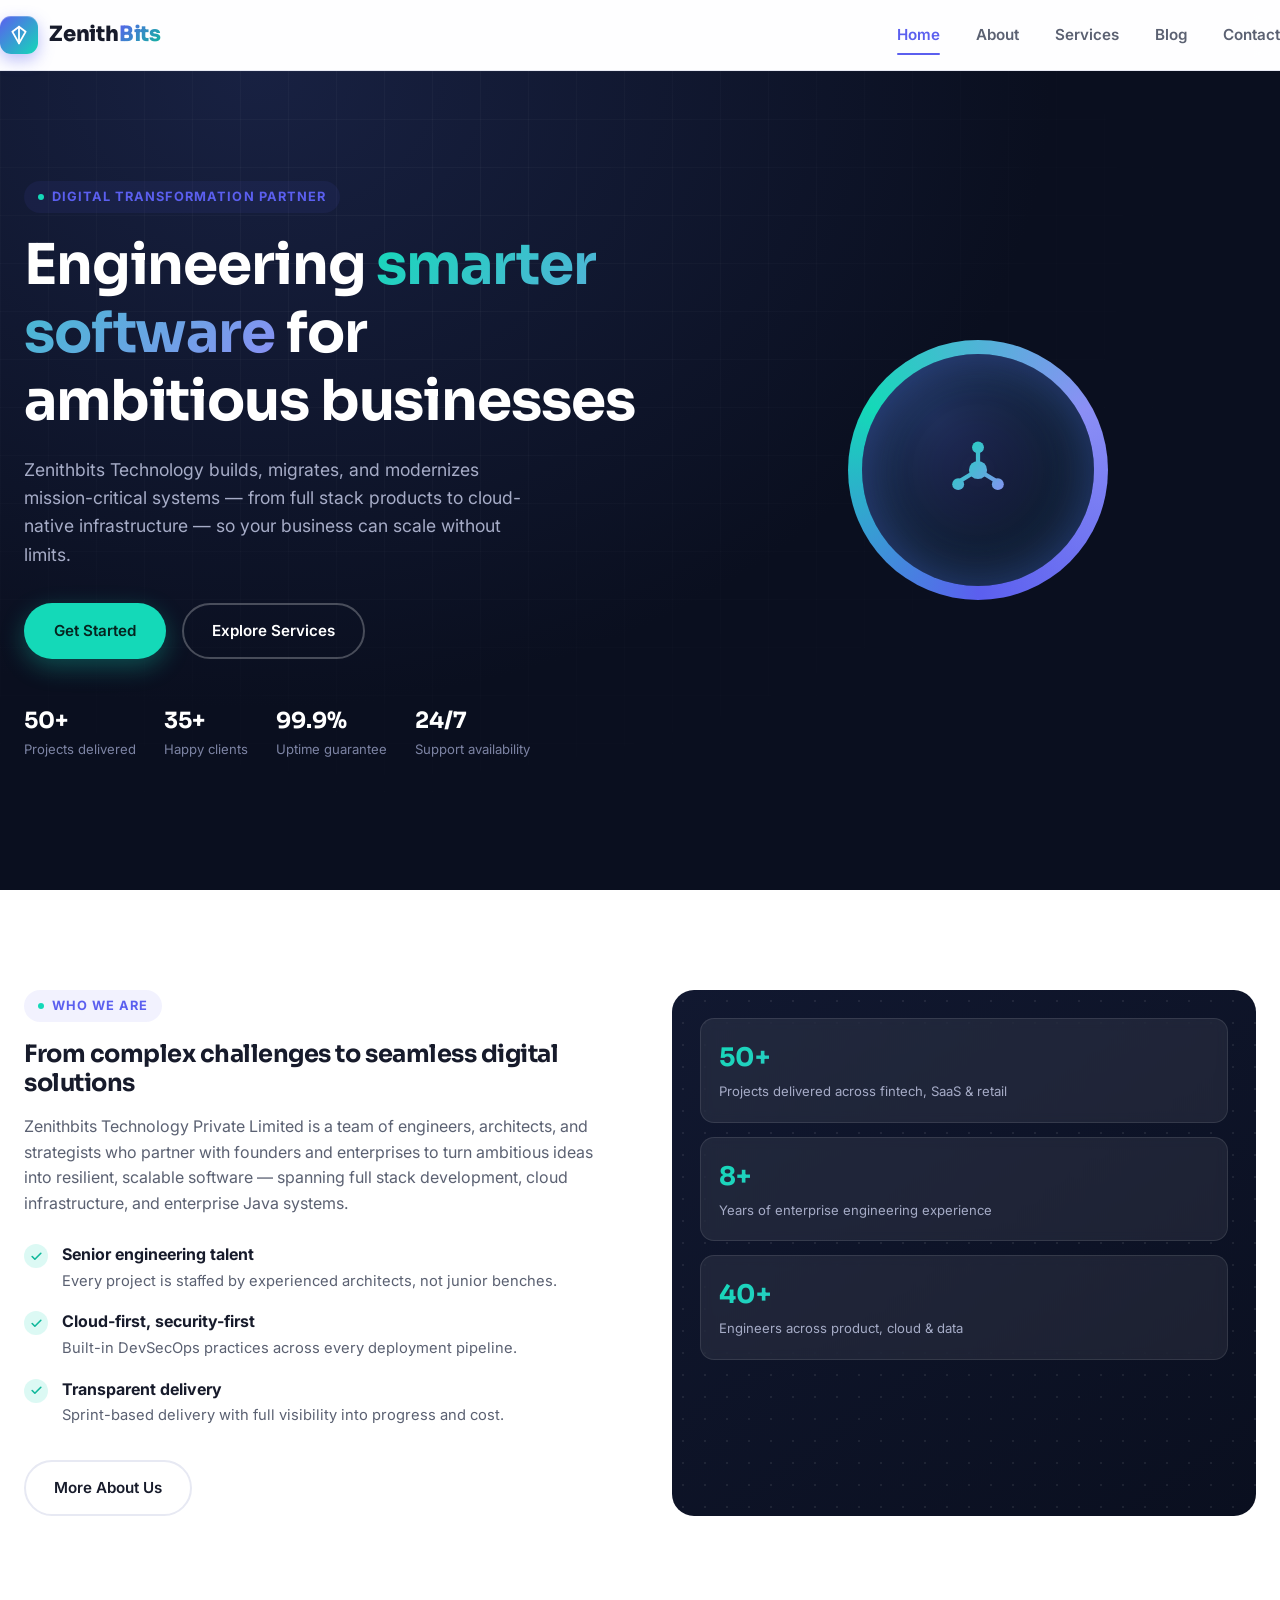
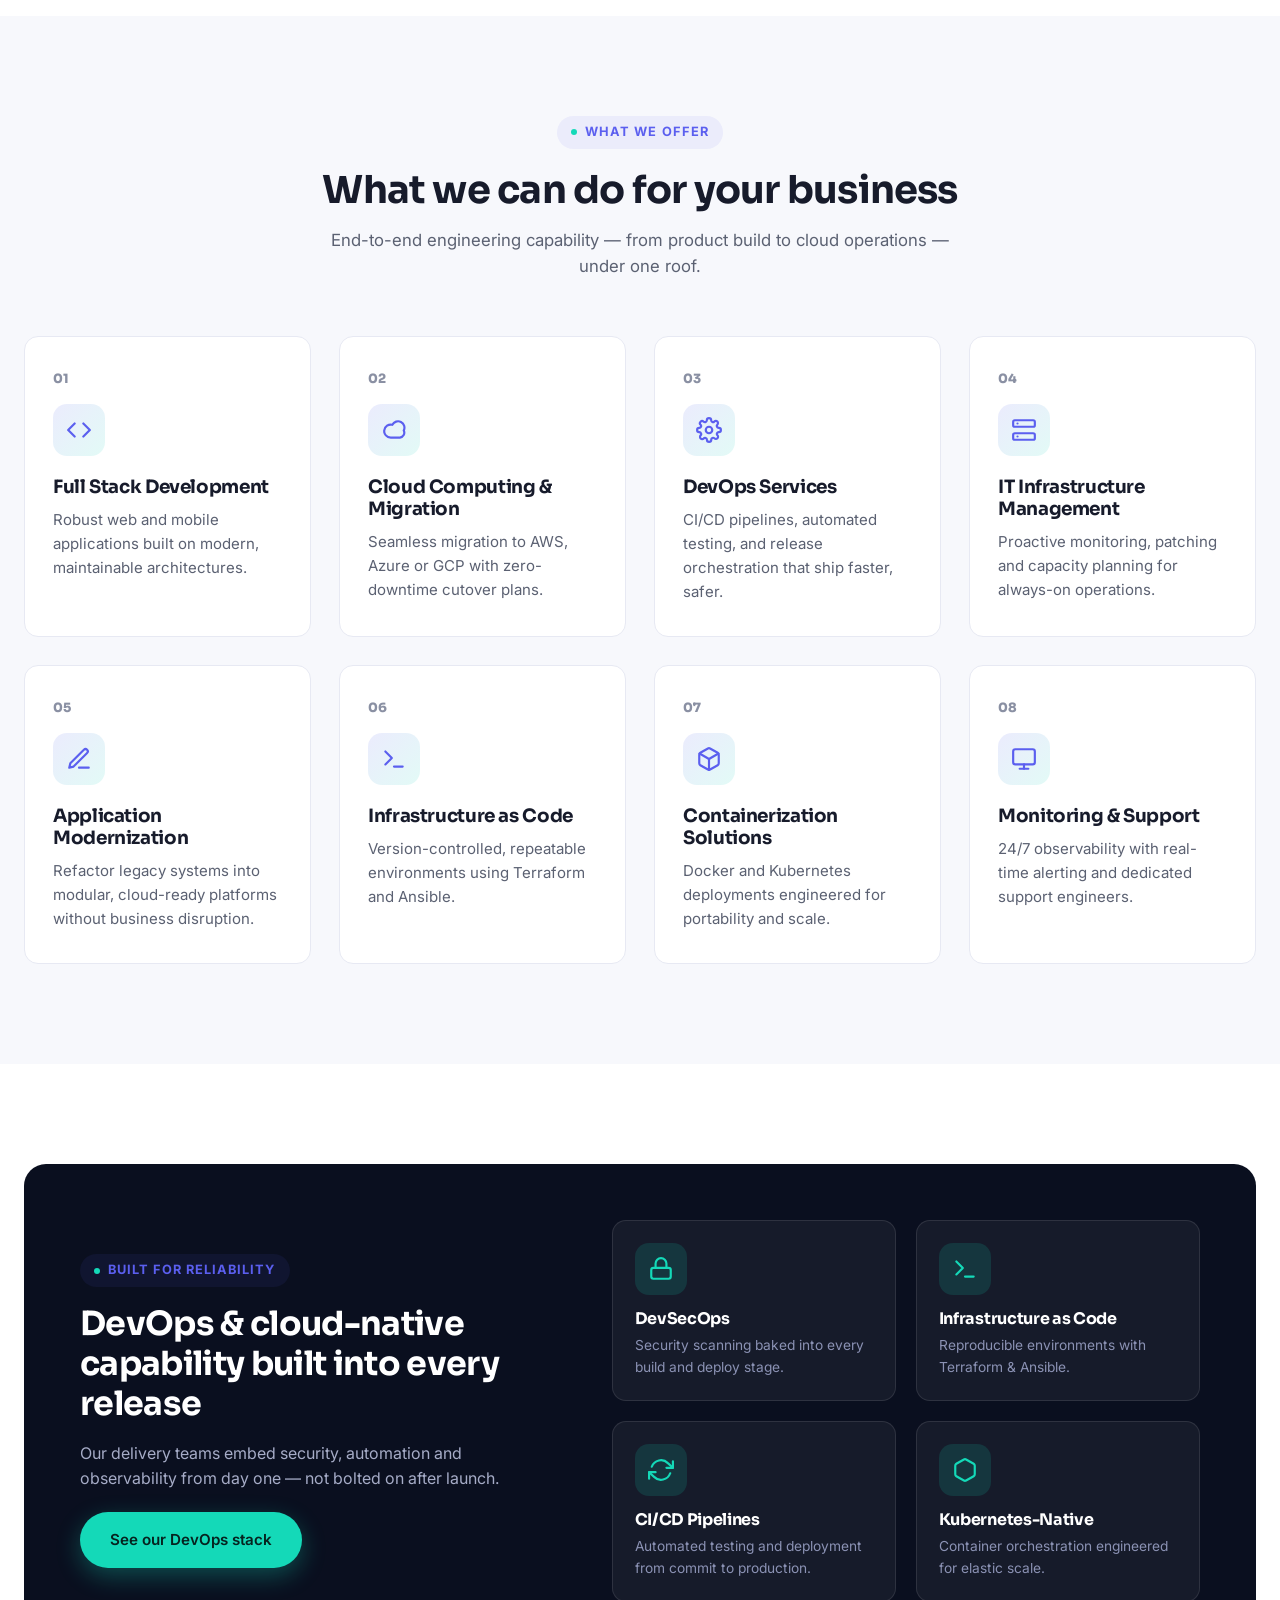
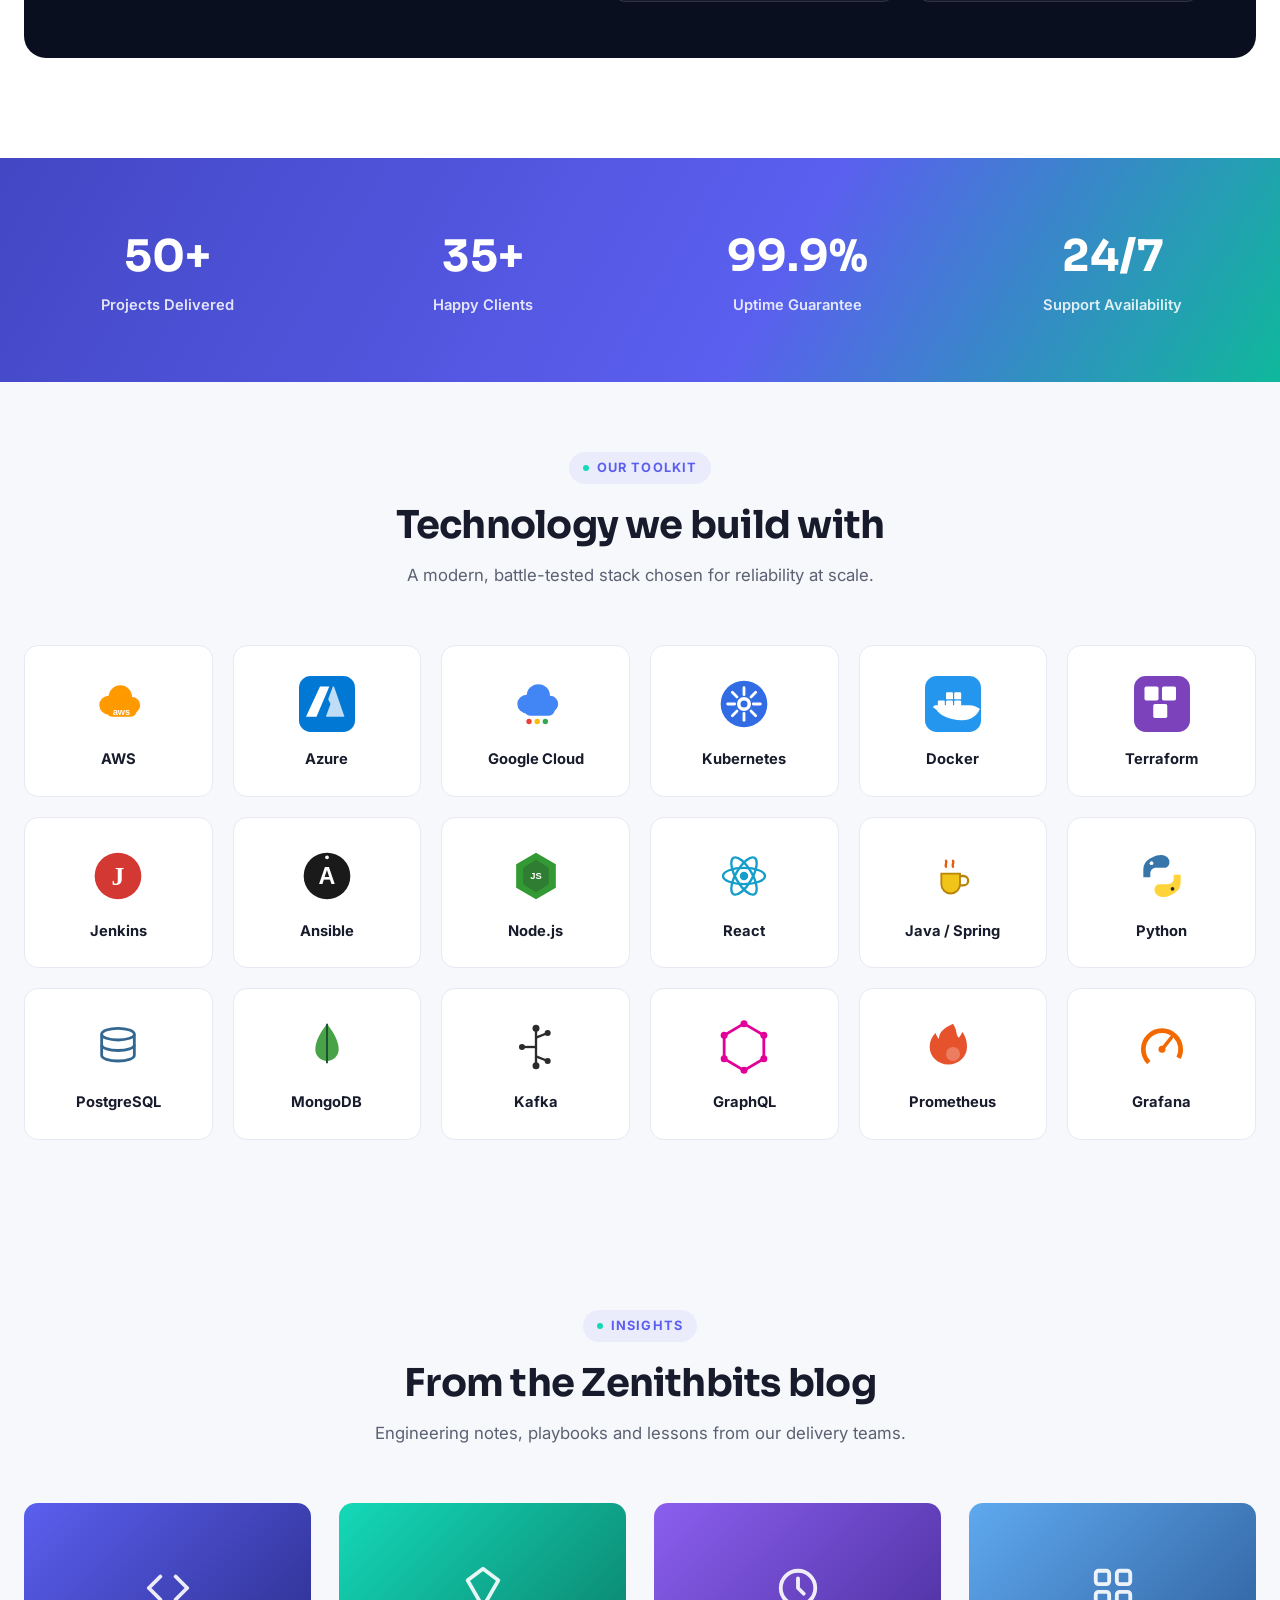
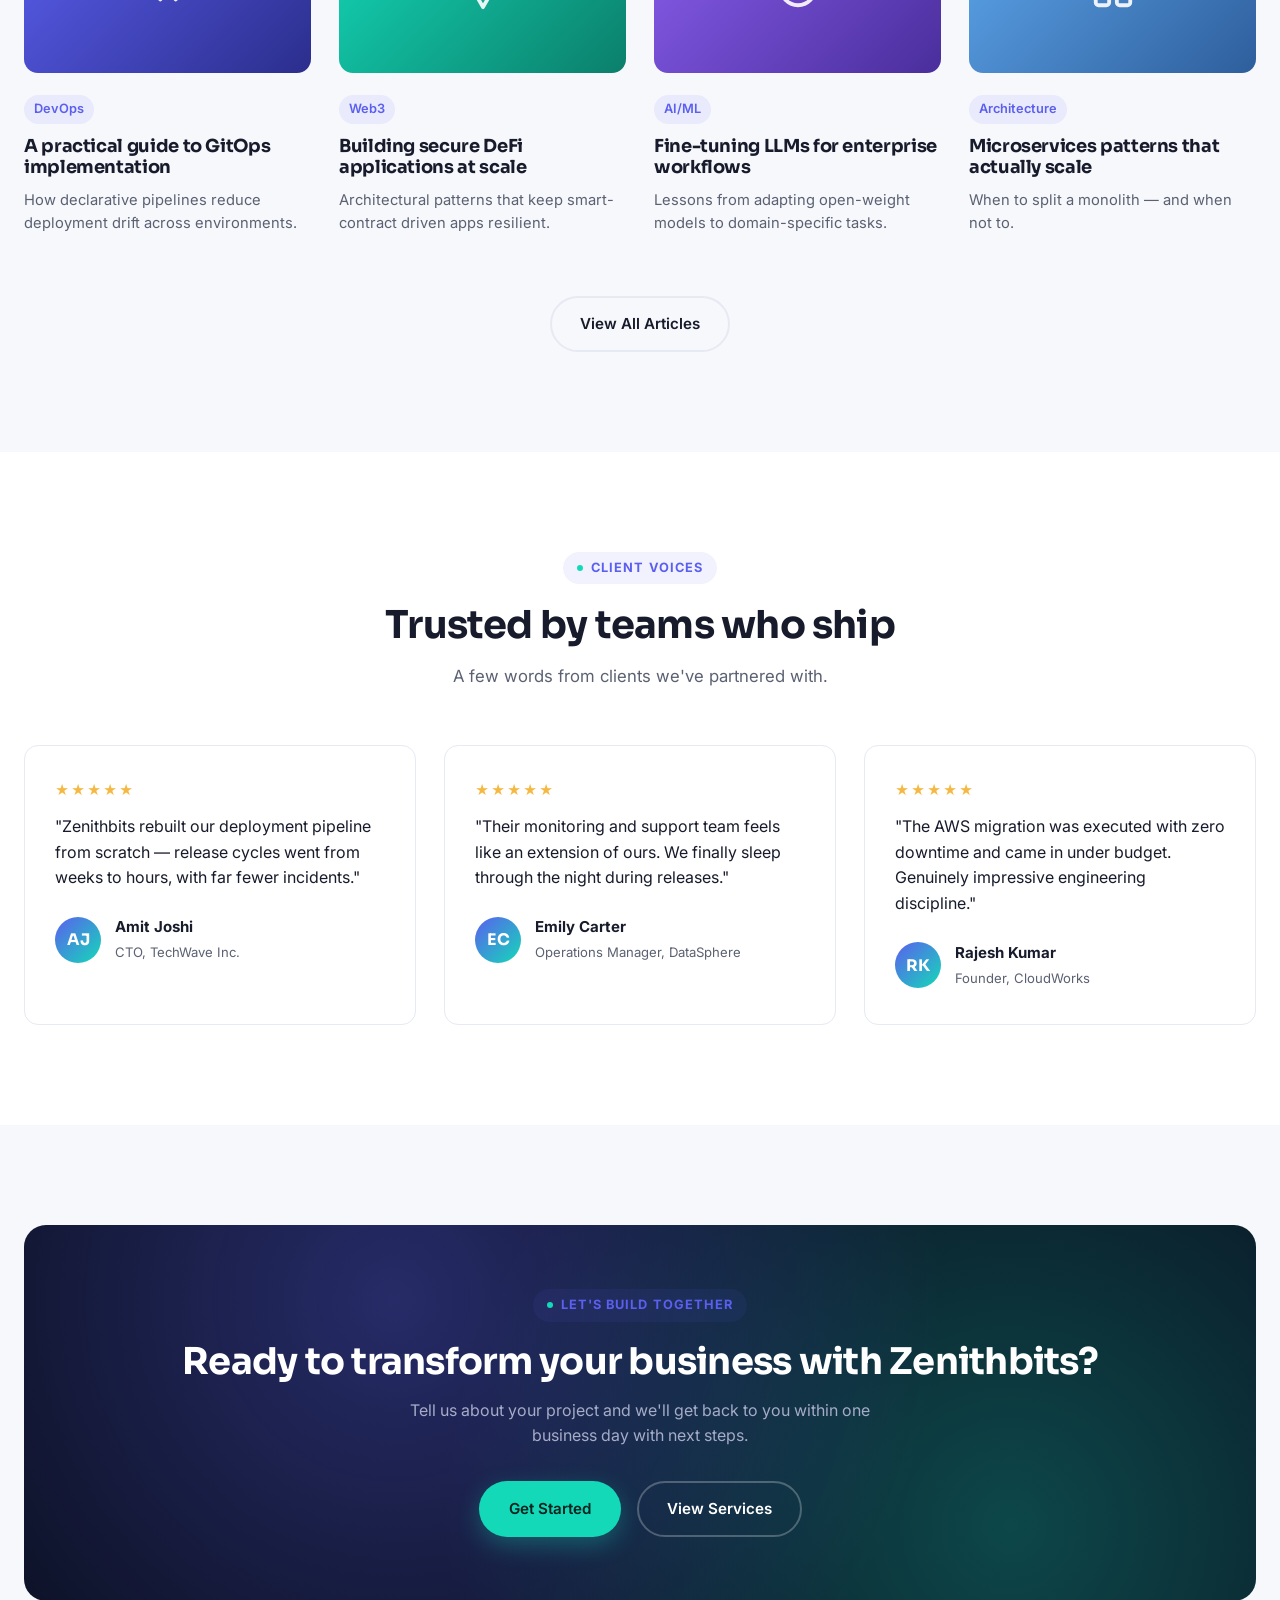
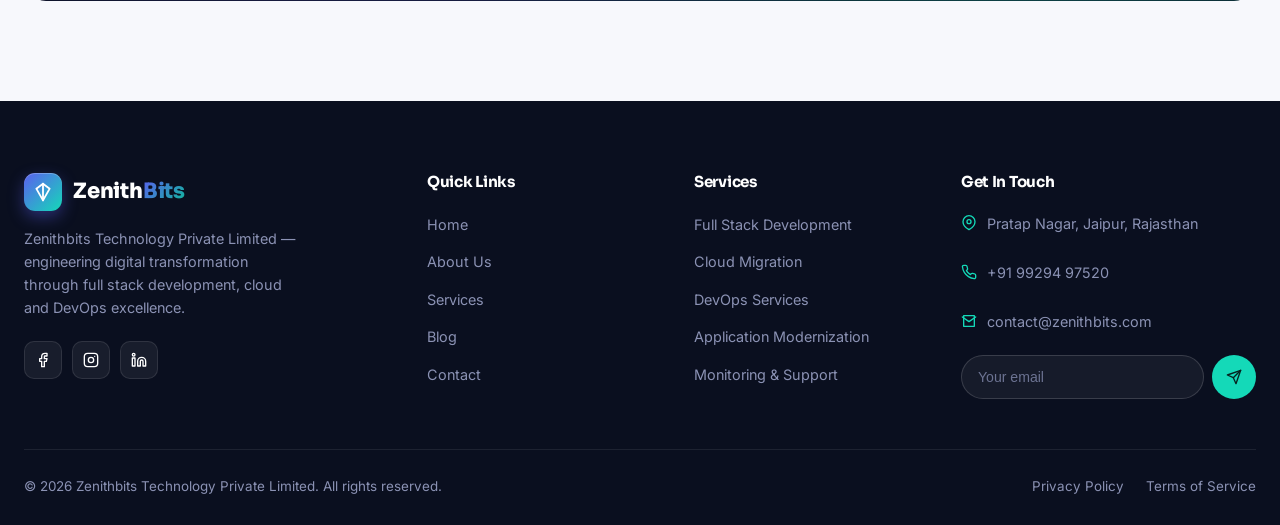
==== commit a190954b: "added" ====
--- a/index.html
+++ b/index.html
@@ -7,6 +7,11 @@
 <meta name="description" content="Zenithbits Technology Private Limited delivers full stack development, cloud migration, DevOps, and enterprise IT solutions that help businesses scale with confidence.">
 <link rel="preconnect" href="https://fonts.googleapis.com">
 <link href="https://fonts.googleapis.com/css2?family=Inter:wght@400;500;600;700&family=Sora:wght@600;700;800&display=swap" rel="stylesheet">
+<link rel="icon" type="image/svg+xml" href="assets/favicon.svg">
+<link rel="icon" type="image/png" sizes="32x32" href="assets/favicon-32.png">
+<link rel="icon" type="image/png" sizes="16x16" href="assets/favicon-16.png">
+<link rel="apple-touch-icon" sizes="180x180" href="assets/apple-touch-icon.png">
+<link rel="shortcut icon" href="assets/favicon.ico">
 <link rel="stylesheet" href="assets/style.css">
 </head>
 <body>
--- a/assets/style.css
+++ b/assets/style.css
@@ -26,7 +26,7 @@
   --shadow-sm: 0 2px 8px rgba(20, 24, 55, 0.06);
   --shadow-md: 0 12px 32px rgba(20, 24, 55, 0.10);
   --shadow-lg: 0 24px 60px rgba(10, 15, 31, 0.18);
-  --container: 1180px;
+  --container: 1360px;
 }
 
 * { box-sizing: border-box; margin: 0; padding: 0; }
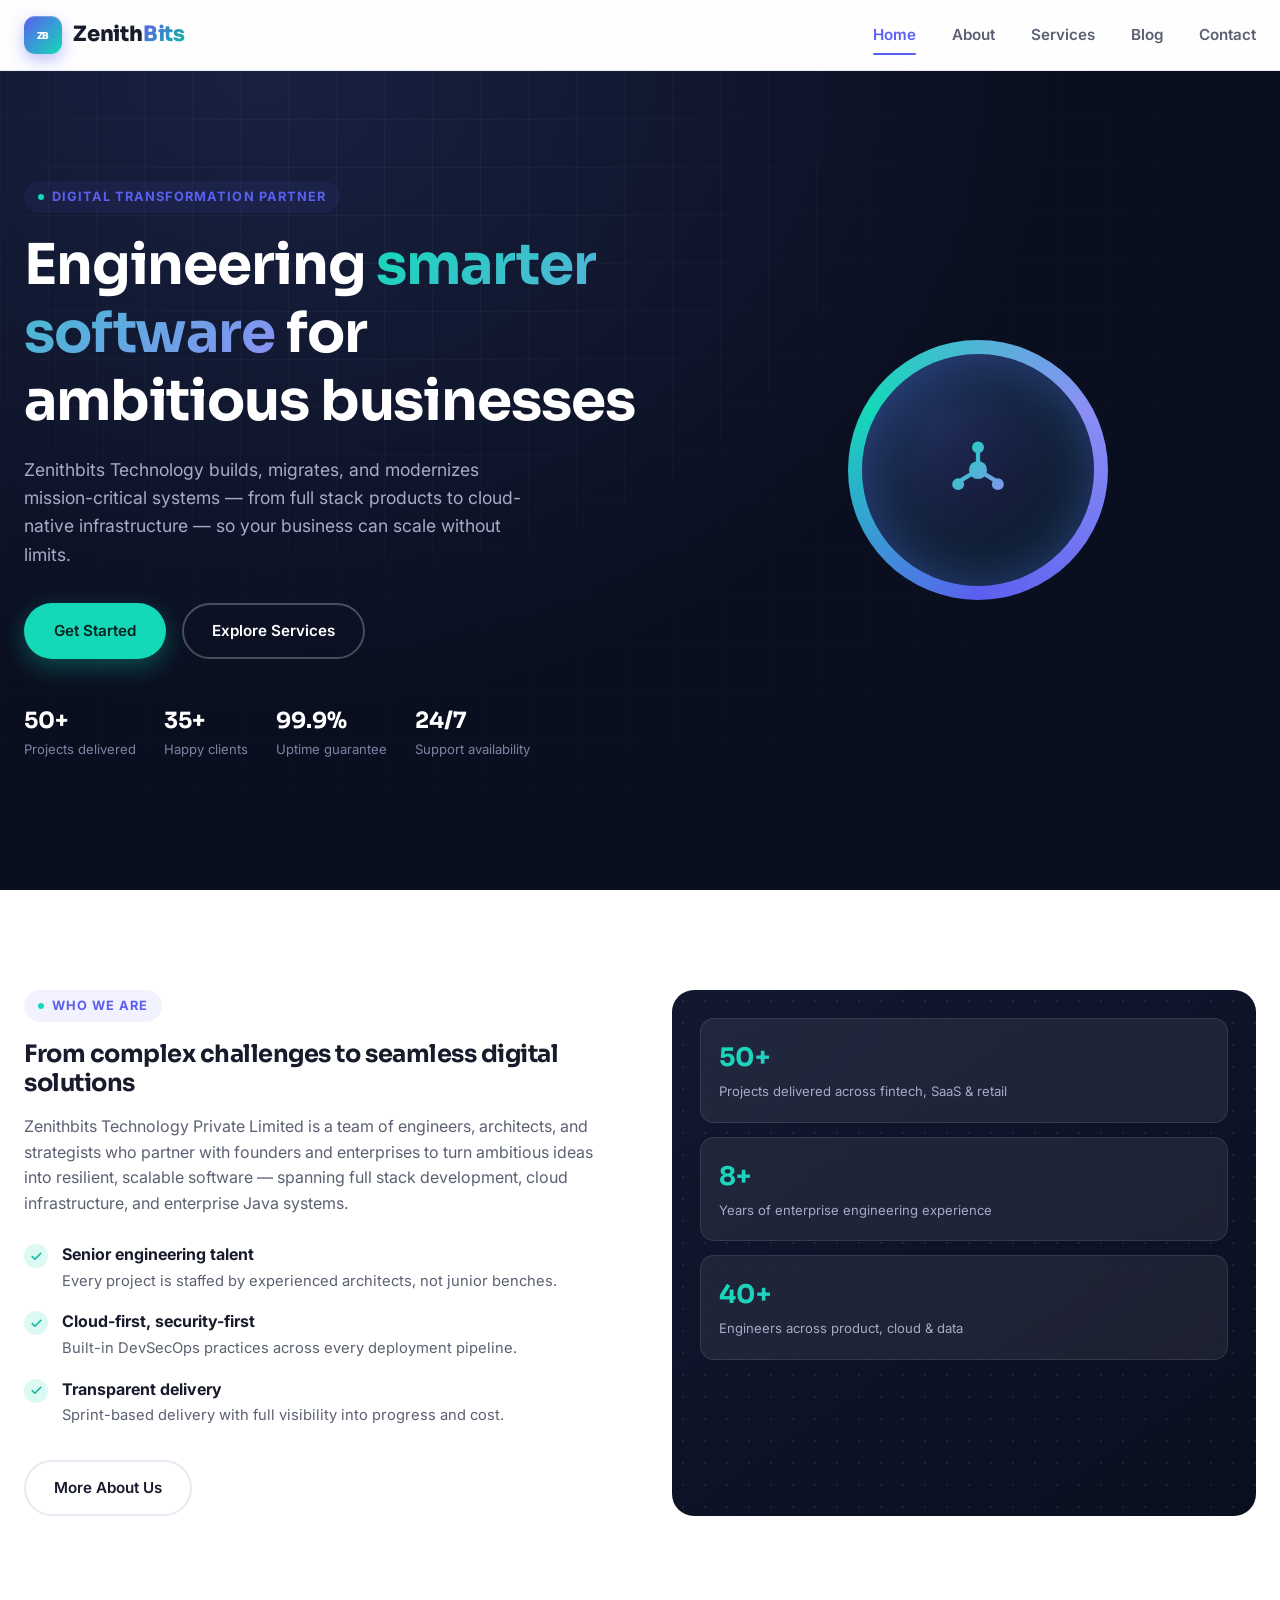
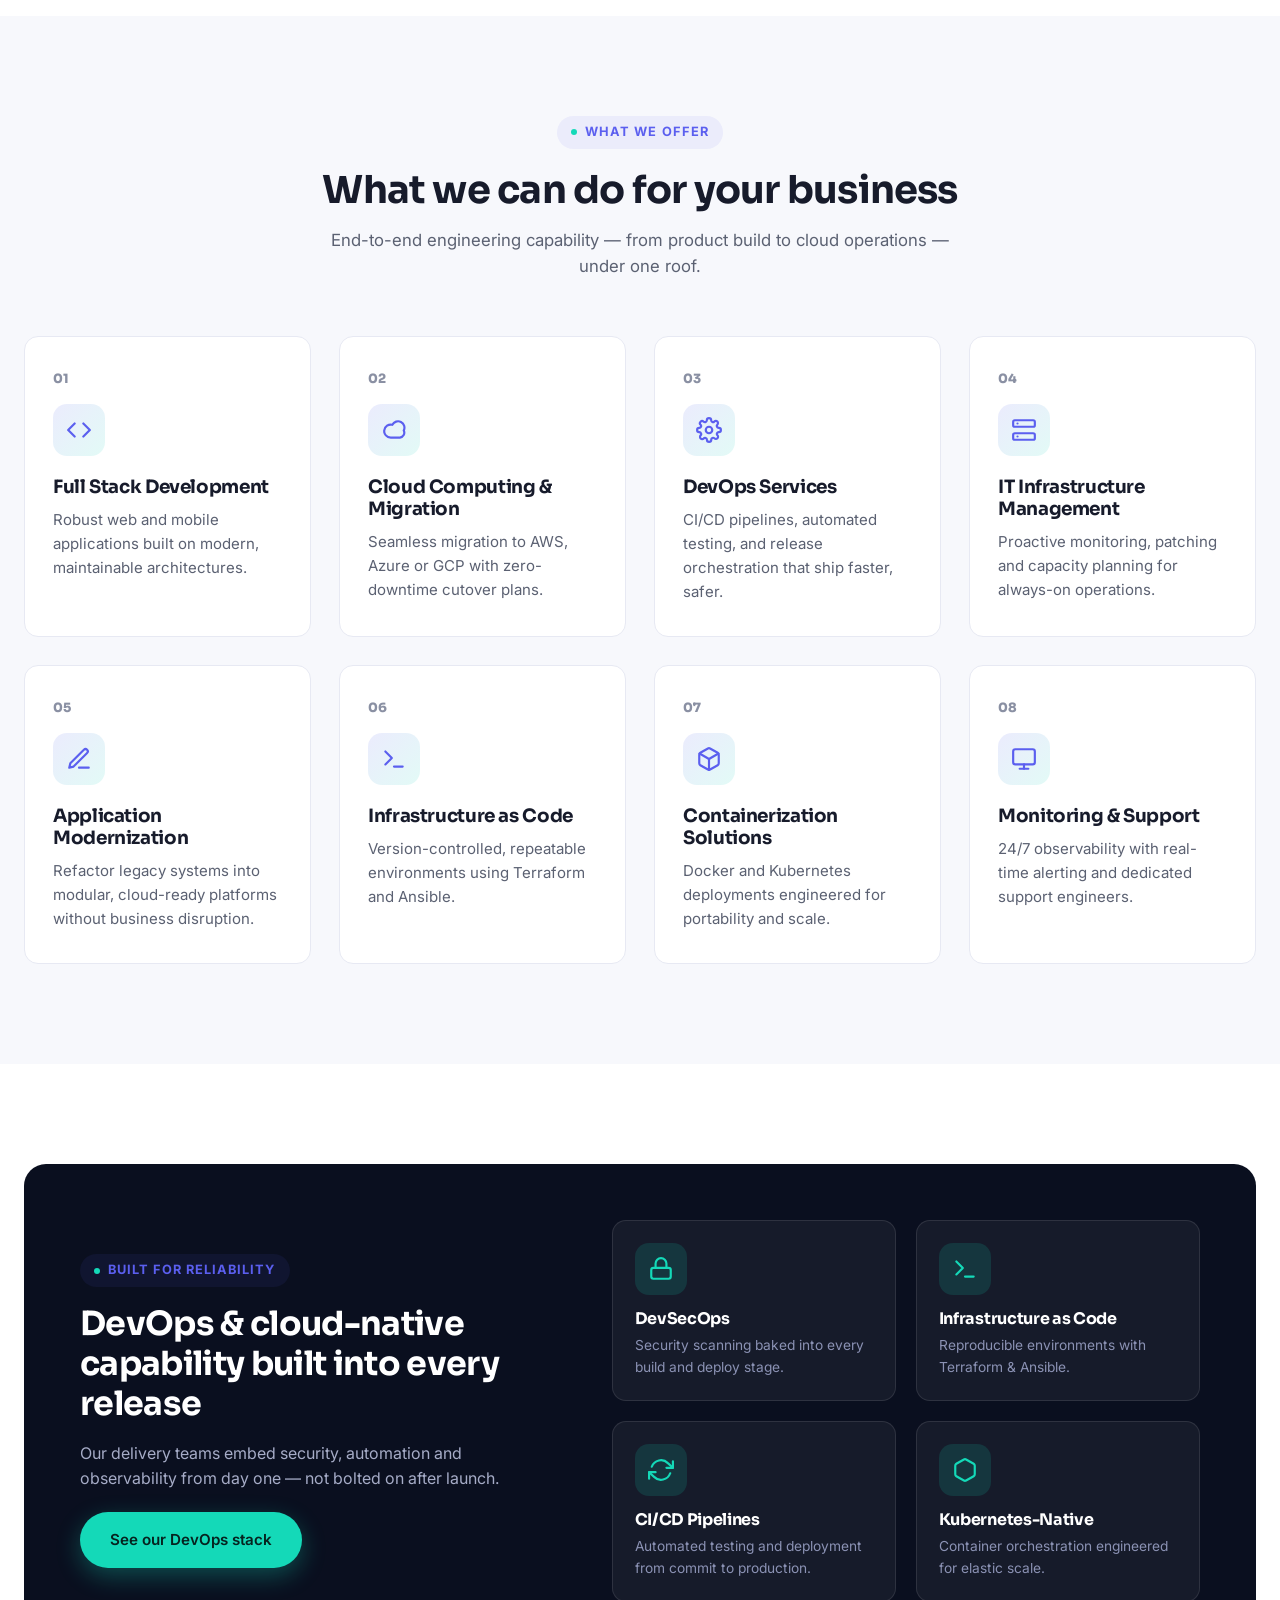
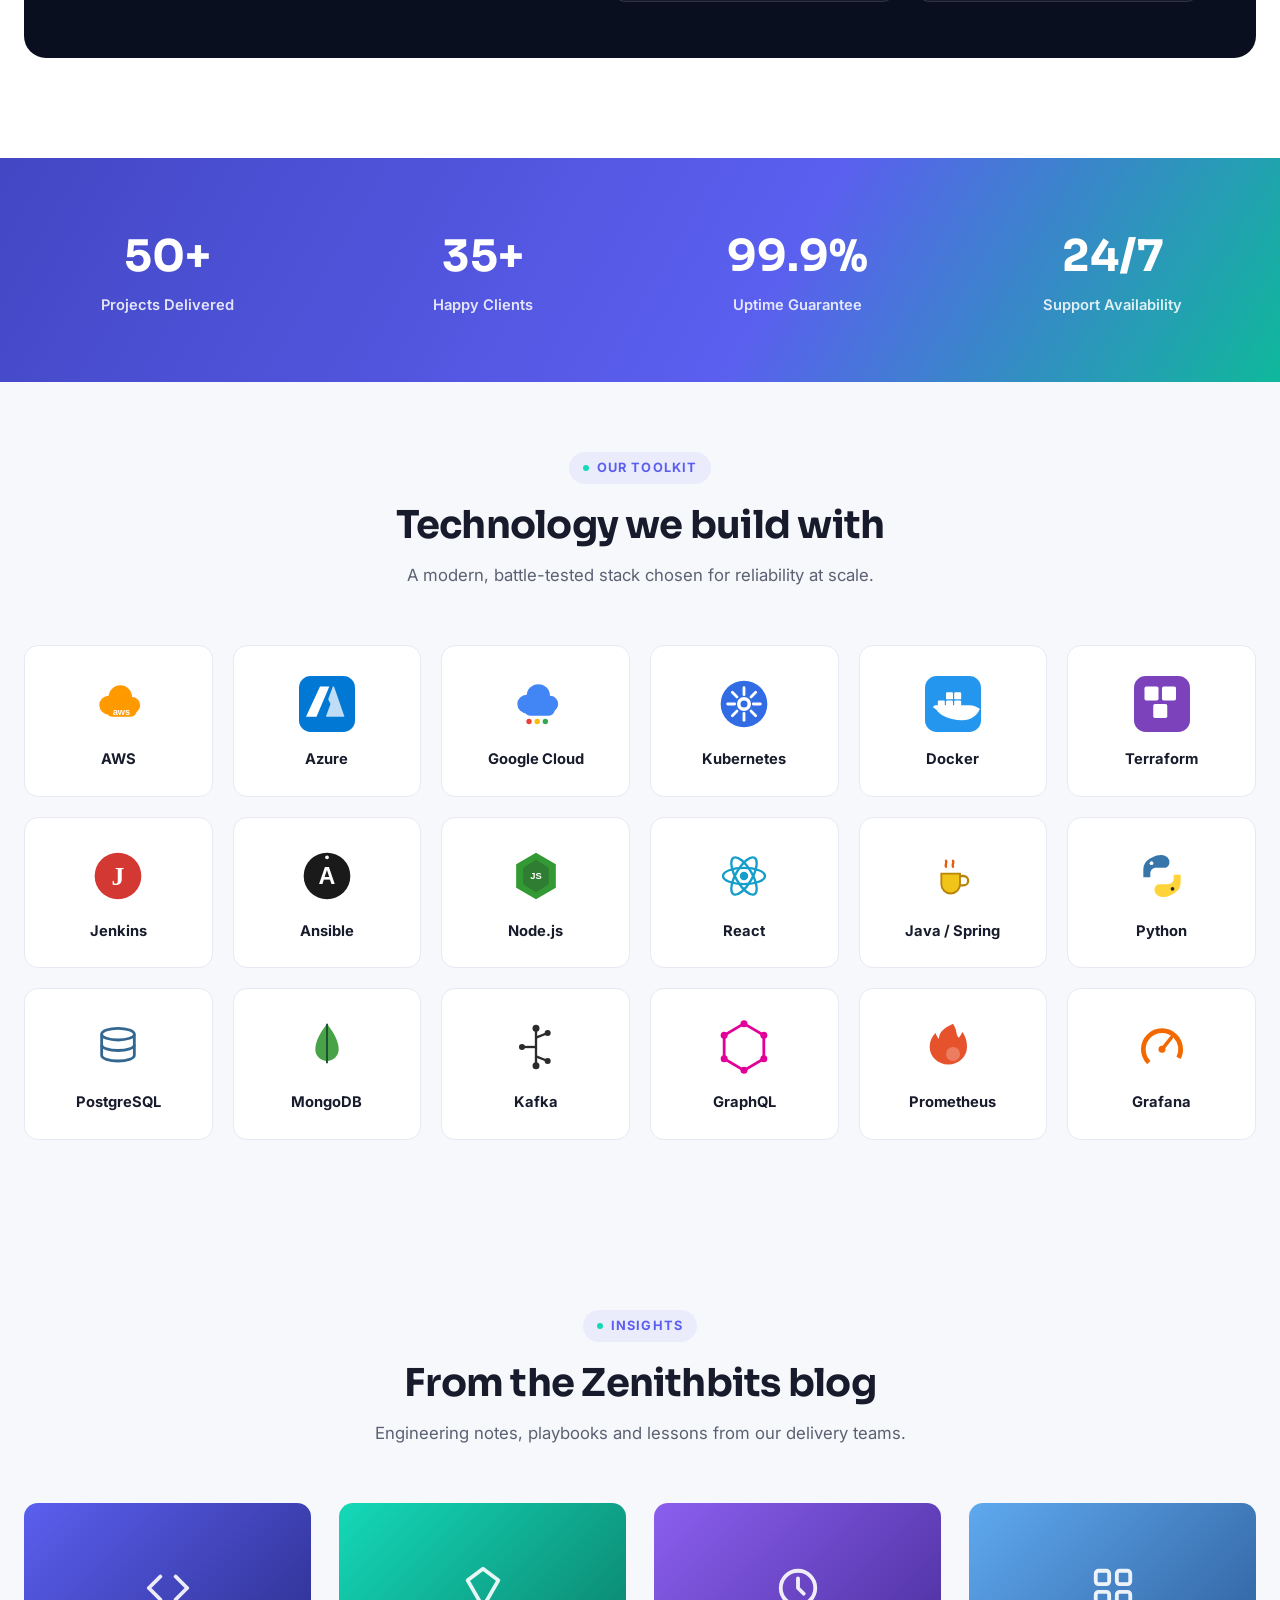
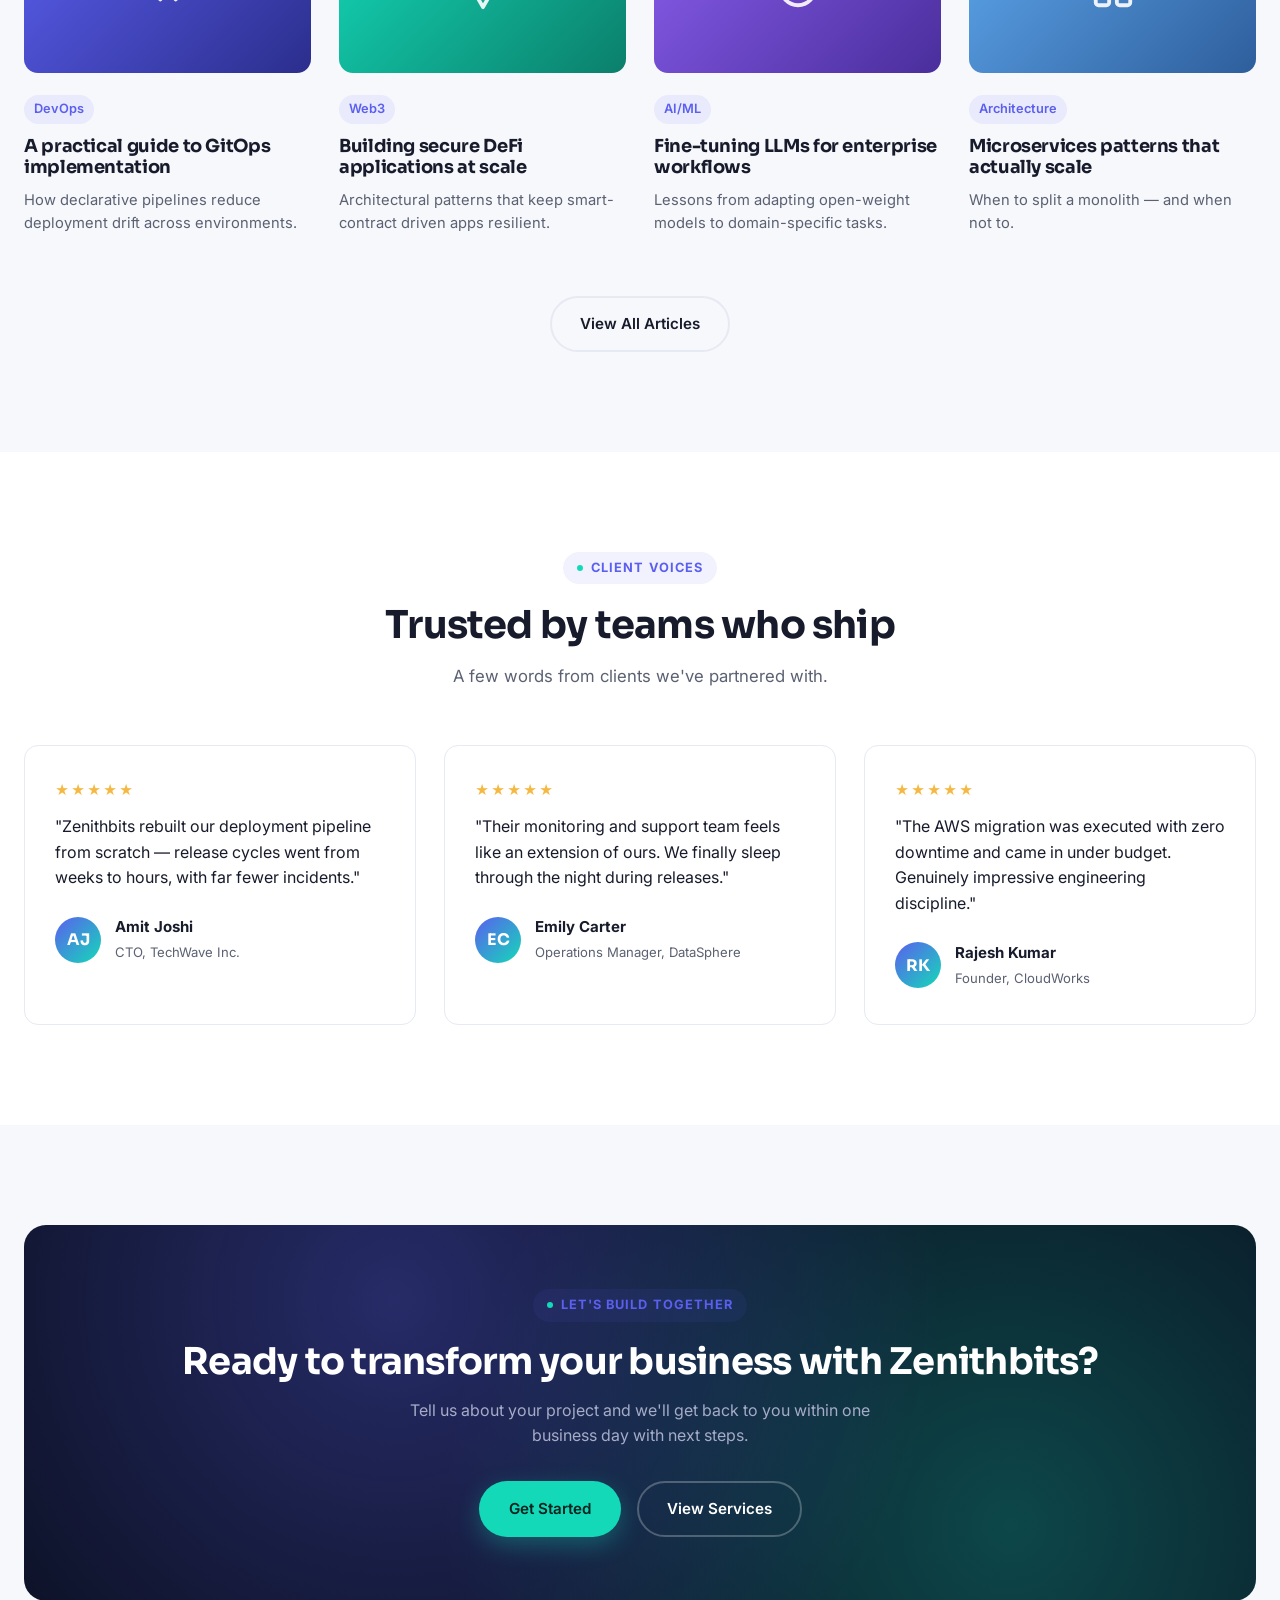
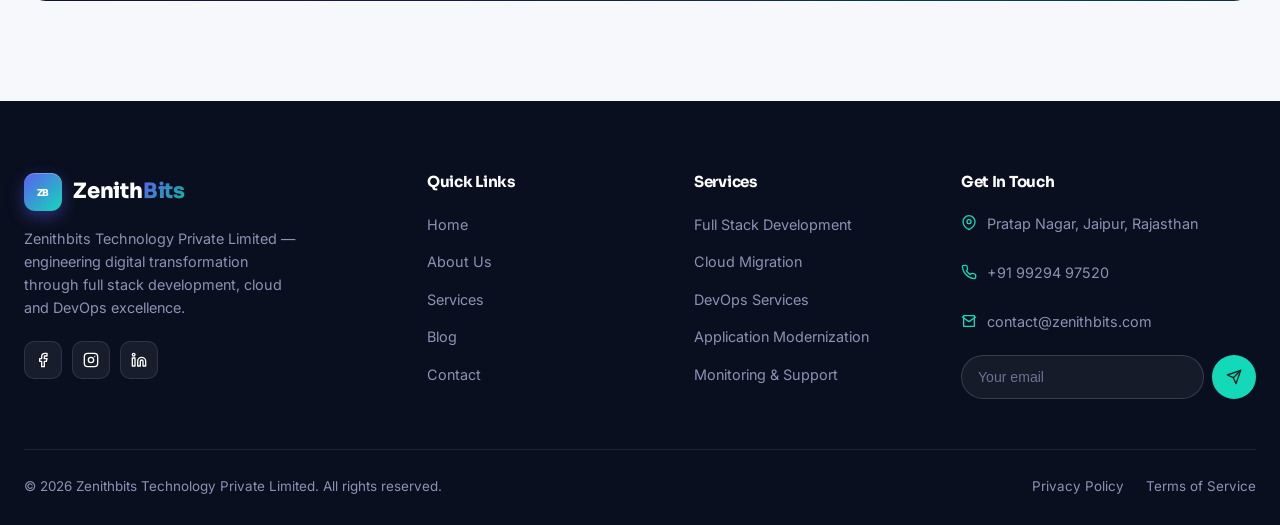
==== commit 11ef0f98: "added" ====
--- a/index.html
+++ b/index.html
@@ -20,9 +20,7 @@
 <header class="navbar">
   <div class="container nav-inner">
     <a href="index.html" class="logo">
-      <span class="mark">
-        <svg viewBox="0 0 24 24" fill="none" stroke="#fff" stroke-width="2.2" stroke-linecap="round" stroke-linejoin="round"><path d="M12 2 L20 8 L12 22 L4 8 Z"/><path d="M12 2 L12 22"/></svg>
-      </span>
+      <span class="mark"><svg viewBox="0 0 24 24" fill="none"><text x="12" y="16.3" font-family="'Sora',Arial,sans-serif" font-weight="800" font-size="11.5" letter-spacing="-0.4" fill="#fff" text-anchor="middle">ZB</text></svg></span>
       <span class="logo-text">Zenith<span class="sub">Bits</span></span>
     </a>
     <nav class="nav-links">
@@ -405,7 +403,7 @@
     <div class="footer-grid">
       <div>
         <a href="index.html" class="logo">
-          <span class="mark"><svg viewBox="0 0 24 24" fill="none" stroke="#fff" stroke-width="2.2" stroke-linecap="round" stroke-linejoin="round"><path d="M12 2 L20 8 L12 22 L4 8 Z"/><path d="M12 2 L12 22"/></svg></span>
+          <span class="mark"><svg viewBox="0 0 24 24" fill="none"><text x="12" y="16.3" font-family="'Sora',Arial,sans-serif" font-weight="800" font-size="11.5" letter-spacing="-0.4" fill="#fff" text-anchor="middle">ZB</text></svg></span>
           <span class="logo-text">Zenith<span class="sub">Bits</span></span>
         </a>
         <p>Zenithbits Technology Private Limited — engineering digital transformation through full stack development, cloud and DevOps excellence.</p>
--- a/assets/style.css
+++ b/assets/style.css
@@ -160,7 +160,8 @@
   display: flex;
   align-items: center;
   justify-content: space-between;
-  padding: 16px 0;
+  padding-top: 16px;
+  padding-bottom: 16px;
 }
 .logo {
   display: flex;
@@ -232,7 +233,8 @@
   display: none;
   flex-direction: column;
   gap: 4px;
-  padding: 10px 0 20px;
+  padding-top: 10px;
+  padding-bottom: 20px;
   border-top: 1px solid var(--border);
 }
 .mobile-menu.open { display: flex; }
